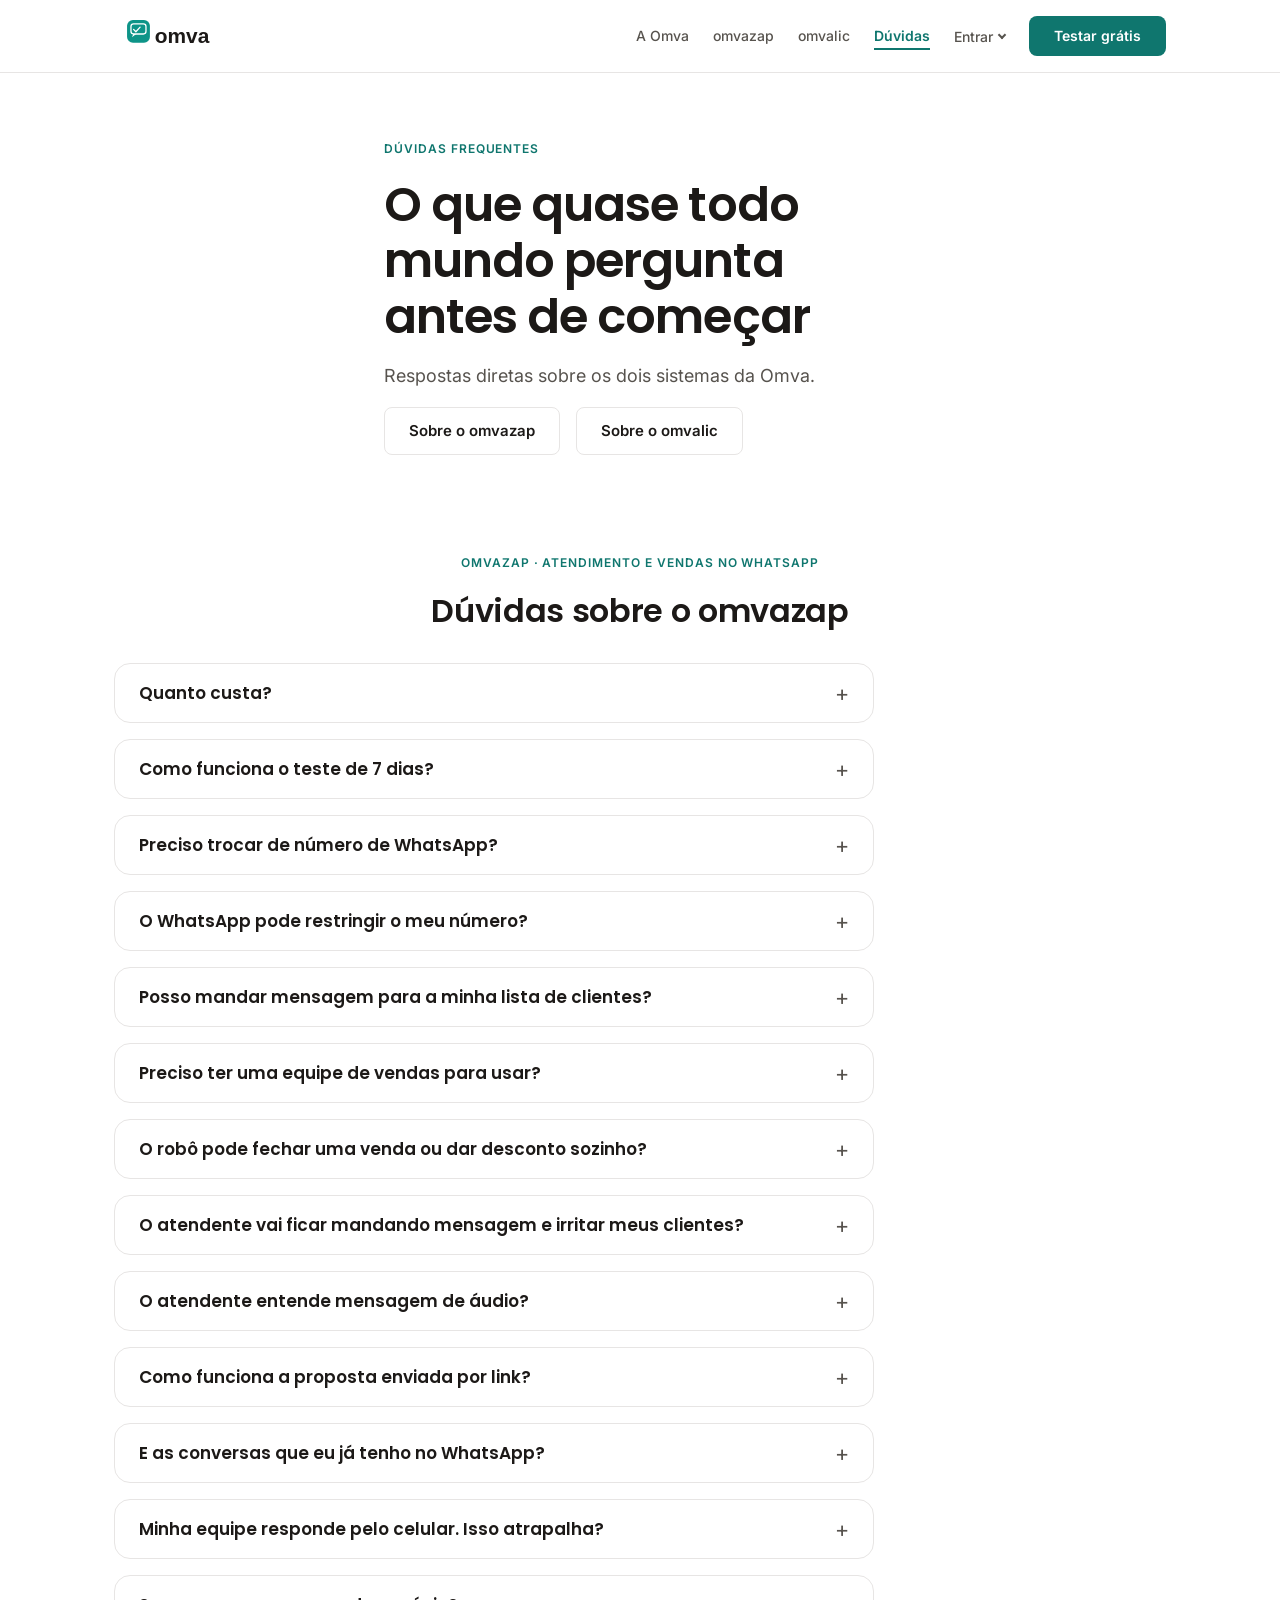
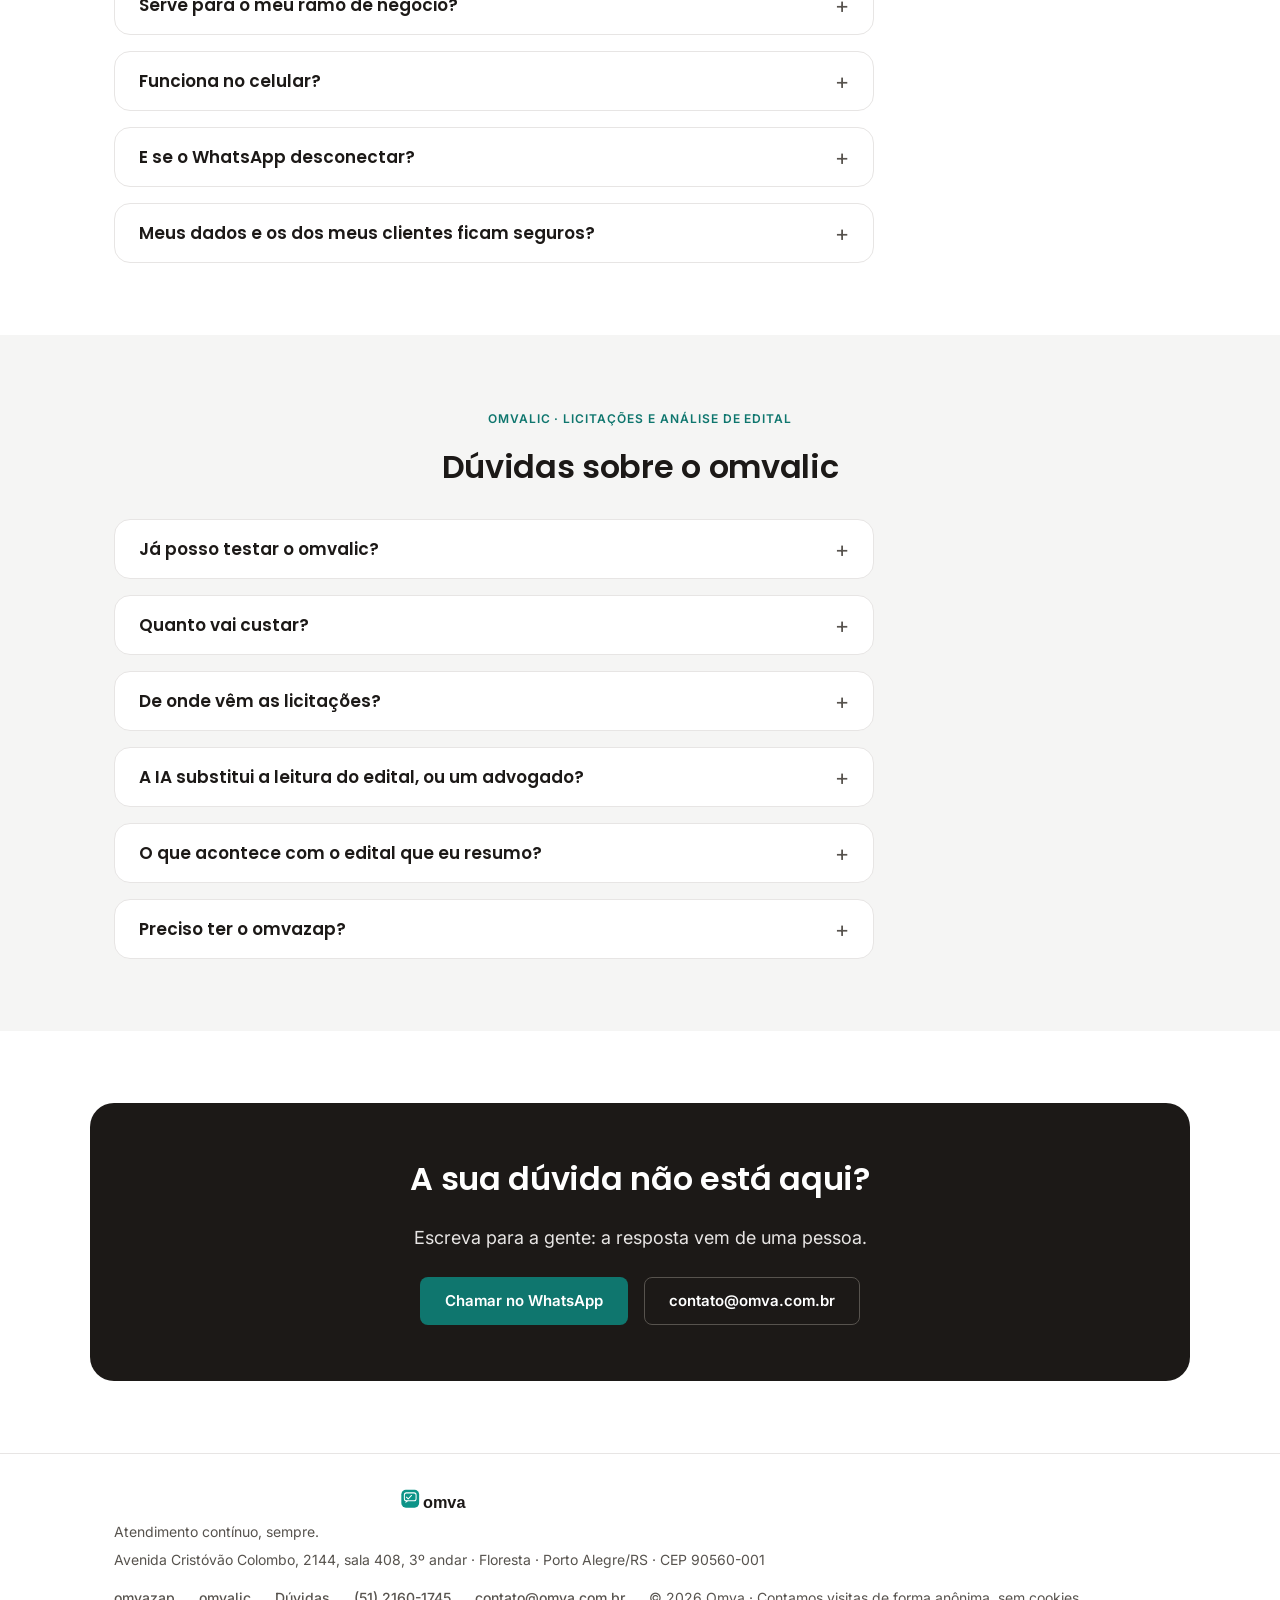
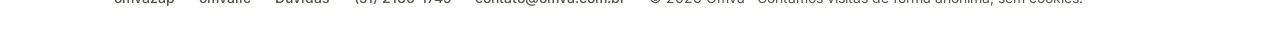
==== duvidas/index.html @ d1b8a59a "Endereço da Omva (Porto Alegre/RS) no rodapé e nos dados estruturados da página institucional Co-Aut" ====
<!DOCTYPE html>
<html lang="pt-BR">
<head>
  <meta charset="UTF-8">
  <meta name="viewport" content="width=device-width, initial-scale=1">
  <title>Dúvidas frequentes — omvazap e omvalic — Omva</title>
  <meta name="description" content="Preço, teste grátis, bloqueio do WhatsApp, segurança dos dados, origem das licitações e limites da IA: as respostas sobre o omvazap e o omvalic.">

  <meta property="og:type" content="website">
  <meta property="og:locale" content="pt_BR">
  <meta property="og:site_name" content="Omva">
  <meta property="og:url" content="https://omva.com.br/duvidas/">
  <meta property="og:title" content="Dúvidas frequentes — Omva">
  <meta property="og:description" content="Respostas sobre o omvazap e o omvalic: preço, teste, segurança e como funciona.">
  <meta property="og:image" content="https://omva.com.br/assets/img/og-omva.png">
  <meta property="og:image:width" content="1200">
  <meta property="og:image:height" content="630">
  <meta name="twitter:image" content="https://omva.com.br/assets/img/og-omva.png">
  <meta name="twitter:card" content="summary">

  <link rel="canonical" href="https://omva.com.br/duvidas/">
  <link rel="icon" href="../favicon.svg" type="image/svg+xml">
  <link rel="preconnect" href="https://fonts.googleapis.com">
  <link rel="preconnect" href="https://fonts.gstatic.com" crossorigin>
  <link href="https://fonts.googleapis.com/css2?family=Inter:wght@400;500;600&family=Poppins:wght@600&display=swap" rel="stylesheet">
  <link rel="stylesheet" href="../assets/css/omva.css?v=20261012a">
  <script>document.documentElement.classList.add('js')</script>

  <script type="application/ld+json">
{
  "@context": "https://schema.org",
  "@type": "FAQPage",
  "mainEntity": [
    {
      "@type": "Question",
      "name": "Quanto custa?",
      "acceptedAnswer": {
        "@type": "Answer",
        "text": "O Essencial custa R$ 97 por mês (até 3 usuários), o Profissional R$ 197 (até 10) e o Ilimitado R$ 397. Todos têm todos os recursos; o que muda é o número de pessoas. Você começa com 7 dias de teste completo e sem custo."
      }
    },
    {
      "@type": "Question",
      "name": "Como funciona o teste de 7 dias?",
      "acceptedAnswer": {
        "@type": "Answer",
        "text": "Você usa o sistema completo, com o seu número e os seus clientes, por 7 dias. Se gostar, escolhe o plano e paga pelo painel. Se não gostar, é só avisar — sem multa e sem fidelidade."
      }
    },
    {
      "@type": "Question",
      "name": "Preciso trocar de número de WhatsApp?",
      "acceptedAnswer": {
        "@type": "Answer",
        "text": "Não. O omvazap conecta no número que você já usa e já divulga para os seus clientes. Ninguém do outro lado percebe diferença."
      }
    },
    {
      "@type": "Question",
      "name": "O WhatsApp pode restringir o meu número?",
      "acceptedAnswer": {
        "@type": "Answer",
        "text": "O omvazap se conecta como o WhatsApp Web, e o WhatsApp restringe números que mandam mensagem em massa para quem não esperava. No dia a dia de atendimento — responder quem te chama — o risco é baixo. Para abordar uma lista, o sistema trabalha de forma assistida, com limite por dia, e explica os riscos antes. A decisão de enviar e o cuidado com o número continuam sendo da empresa."
      }
    },
    {
      "@type": "Question",
      "name": "Posso mandar mensagem para a minha lista de clientes?",
      "acceptedAnswer": {
        "@type": "Answer",
        "text": "Pode, com a lista que a sua empresa já tem. Você importa os contatos, escreve a mensagem e o sistema libera uma fila pequena por dia, com a mensagem pronta. Você envia pelo WhatsApp, um a um, e quem responde entra no funil com a origem da campanha. Quem pedir para sair nunca mais é abordado. Não recomendamos listas compradas."
      }
    },
    {
      "@type": "Question",
      "name": "Preciso ter uma equipe de vendas para usar?",
      "acceptedAnswer": {
        "@type": "Answer",
        "text": "Não. Se você atende sozinho, os leads caem direto na sua conta. Quando contratar o primeiro vendedor, é só cadastrar — o rodízio de leads entre a equipe já funciona sozinho."
      }
    },
    {
      "@type": "Question",
      "name": "O robô pode fechar uma venda ou dar desconto sozinho?",
      "acceptedAnswer": {
        "@type": "Answer",
        "text": "Não, de propósito. Preço, prazo e a decisão de marcar \"Fechado\" continuam sendo suas. O atendente qualifica e organiza; quem decide é você."
      }
    },
    {
      "@type": "Question",
      "name": "O atendente vai ficar mandando mensagem e irritar meus clientes?",
      "acceptedAnswer": {
        "@type": "Answer",
        "text": "Não. A retomada vem desligada e só funciona quando você liga. Ela sai só em horário comercial, com poucas tentativas espaçadas, e nunca para quem pediu para não receber mensagens. Quando é um vendedor que está cuidando do cliente, quem retoma é ele — o atendente automático não entra no meio de uma negociação."
      }
    },
    {
      "@type": "Question",
      "name": "O atendente entende mensagem de áudio?",
      "acceptedAnswer": {
        "@type": "Answer",
        "text": "Sim. Ele transcreve o áudio do cliente e responde ao que foi dito. Se não conseguir entender, avisa a sua equipe em vez de inventar uma resposta."
      }
    },
    {
      "@type": "Question",
      "name": "Como funciona a proposta enviada por link?",
      "acceptedAnswer": {
        "@type": "Answer",
        "text": "O vendedor monta a proposta a partir dos itens do negócio e envia o link pelo WhatsApp. O cliente abre a página, vê os itens, o valor e a validade, e aceita ou recusa ali mesmo. O painel mostra quando ele abriu e o que decidiu. O aceite não fecha a venda sozinho: fechar continua sendo uma decisão sua."
      }
    },
    {
      "@type": "Question",
      "name": "E as conversas que eu já tenho no WhatsApp?",
      "acceptedAnswer": {
        "@type": "Answer",
        "text": "Ao conectar o número, você pode trazer as conversas que já existem: cada uma vira um cliente no painel, com as mensagens nas datas originais. Se a sua equipe assina as mensagens, o cliente já vai para o vendedor que falou com ele por último — e você confirma antes. Quanto do histórico vem depende do celular; normalmente, as conversas mais recentes."
      }
    },
    {
      "@type": "Question",
      "name": "Minha equipe responde pelo celular. Isso atrapalha?",
      "acceptedAnswer": {
        "@type": "Answer",
        "text": "Não. O que for respondido pelo celular ou pelo WhatsApp Web da empresa também fica registrado no cliente, e o atendente automático sai daquela conversa para não responder por cima de quem assumiu."
      }
    },
    {
      "@type": "Question",
      "name": "Serve para o meu ramo de negócio?",
      "acceptedAnswer": {
        "@type": "Answer",
        "text": "Sim. Você descreve o que a empresa vende e o que o atendente deve perguntar — energia solar, imóveis, clínica, o que for. Não é um robô com script fixo de um único ramo."
      }
    },
    {
      "@type": "Question",
      "name": "Funciona no celular?",
      "acceptedAnswer": {
        "@type": "Answer",
        "text": "Sim. O painel funciona no navegador do celular, do tablet e do computador, sem instalar nada. O atendimento em si acontece no WhatsApp, que você já usa."
      }
    },
    {
      "@type": "Question",
      "name": "E se o WhatsApp desconectar?",
      "acceptedAnswer": {
        "@type": "Answer",
        "text": "O painel avisa na tela inicial que a conexão caiu, e você reconecta lendo o QR Code de novo. As conversas e o histórico continuam guardados."
      }
    },
    {
      "@type": "Question",
      "name": "Meus dados e os dos meus clientes ficam seguros?",
      "acceptedAnswer": {
        "@type": "Answer",
        "text": "Sim. Cada empresa fica isolada das demais, o acesso é por e-mail e senha individual, e o sistema faz cópia de segurança automática antes de qualquer atualização."
      }
    }
  ]
}
  </script>
</head>
<body>
  <!-- ====================== Cabeçalho ====================== -->
  <header class="topo">
    <div class="envoltorio linha centro entre topo__interno gap-3">
      <a href="/" aria-label="Omva, página inicial">
        <img class="topo__logo" src="../assets/img/omva-logotipo.svg" alt="Omva">
      </a>

      <nav class="linha topo__nav" aria-label="Principal">
        <div class="linha topo__abas">
          <a class="topo__link" href="/">A Omva</a>
          <a class="topo__link" href="/omvazap/">omvazap</a>
          <a class="topo__link" href="/omvalic/">omvalic</a>
          <a class="topo__link" aria-current="page" href="/duvidas/">Dúvidas</a>
        </div>
        <details class="menu menu--entrar" data-menu>
          <summary class="topo__link menu__titulo">Entrar</summary>
          <div class="menu__painel menu__painel--direita pilha">
            <p class="menu__rotulo">Já é cliente? Escolha o sistema</p>
            <a class="menu__item pilha" href="https://omvazap.omva.com.br">
              <strong>omvazap</strong>
              <span class="legenda">Atendimento e vendas no WhatsApp</span>
            </a>
            <a class="menu__item pilha" href="https://omvalic.omva.com.br">
              <strong>omvalic</strong>
              <span class="legenda">Licitações e análise de editais</span>
            </a>
          </div>
        </details>
        <a class="botao botao--principal botao--compacto" href="/#produtos">Testar grátis</a>
      </nav>
    </div>
  </header>

  <main>

    <section class="hero" style="padding-block:64px 24px">
      <div class="envoltorio pilha gap-3 hero__texto">
        <p class="olho">Dúvidas frequentes</p>
        <h1 class="titulo-hero">O que quase todo mundo pergunta antes de começar</h1>
        <p class="texto-grande suave">Respostas diretas sobre os dois sistemas da Omva.</p>
        <nav class="linha gap-3 quebra" aria-label="Ir para">
          <a class="botao botao--secundario" href="#omvazap">Sobre o omvazap</a>
          <a class="botao botao--secundario" href="#omvalic">Sobre o omvalic</a>
        </nav>
      </div>
    </section>

    <section class="secao" id="omvazap">
      <div class="envoltorio pilha gap-5">
        <div class="pilha gap-3 cabecalho-secao">
          <p class="olho">omvazap · atendimento e vendas no WhatsApp</p>
          <h2 class="titulo-secao">Dúvidas sobre o omvazap</h2>
        </div>

        <div class="pilha gap-3 faq" style="max-width:760px">

          <details class="faq__item">
              <summary class="faq__pergunta">Quanto custa?</summary>
              <p class="texto suave faq__resposta">
                O Essencial custa R$ 97 por mês (até 3 usuários), o Profissional R$ 197 (até 10) e o
                Ilimitado R$ 397. Todos têm todos os recursos; o que muda é o número de pessoas. Você
                começa com 7 dias de teste completo e sem custo.
              </p>
            </details>

          <details class="faq__item">
              <summary class="faq__pergunta">Como funciona o teste de 7 dias?</summary>
              <p class="texto suave faq__resposta">
                Você usa o sistema completo, com o seu número e os seus clientes, por 7 dias. Se
                gostar, escolhe o plano e paga pelo painel. Se não gostar, é só avisar — sem multa e
                sem fidelidade.
              </p>
            </details>

          <details class="faq__item">
              <summary class="faq__pergunta">Preciso trocar de número de WhatsApp?</summary>
              <p class="texto suave faq__resposta">
                Não. O omvazap conecta no número que você já usa e já divulga para os seus clientes.
                Ninguém do outro lado percebe diferença.
              </p>
            </details>

          <details class="faq__item">
              <summary class="faq__pergunta">O WhatsApp pode restringir o meu número?</summary>
              <p class="texto suave faq__resposta">
                O omvazap se conecta como o WhatsApp Web, e o WhatsApp restringe números que mandam
                mensagem em massa para quem não esperava. No dia a dia de atendimento — responder quem
                te chama — o risco é baixo. Para abordar uma lista, o sistema trabalha de forma
                assistida, com limite por dia, e explica os riscos antes. A decisão de enviar e o
                cuidado com o número continuam sendo da empresa.
              </p>
            </details>

          <details class="faq__item">
              <summary class="faq__pergunta">Posso mandar mensagem para a minha lista de clientes?</summary>
              <p class="texto suave faq__resposta">
                Pode, com a lista que a sua empresa já tem. Você importa os contatos, escreve a
                mensagem e o sistema libera uma fila pequena por dia, com a mensagem pronta. Você envia
                pelo WhatsApp, um a um, e quem responde entra no funil com a origem da campanha. Quem
                pedir para sair nunca mais é abordado. Não recomendamos listas compradas.
              </p>
            </details>

          <details class="faq__item">
              <summary class="faq__pergunta">Preciso ter uma equipe de vendas para usar?</summary>
              <p class="texto suave faq__resposta">
                Não. Se você atende sozinho, os leads caem direto na sua conta. Quando contratar o
                primeiro vendedor, é só cadastrar — o rodízio de leads entre a equipe já funciona sozinho.
              </p>
            </details>

          <details class="faq__item">
              <summary class="faq__pergunta">O robô pode fechar uma venda ou dar desconto sozinho?</summary>
              <p class="texto suave faq__resposta">
                Não, de propósito. Preço, prazo e a decisão de marcar "Fechado" continuam sendo suas.
                O atendente qualifica e organiza; quem decide é você.
              </p>
            </details>

          <details class="faq__item">
              <summary class="faq__pergunta">O atendente vai ficar mandando mensagem e irritar meus clientes?</summary>
              <p class="texto suave faq__resposta">
                Não. A retomada vem desligada e só funciona quando você liga. Ela sai só em horário
                comercial, com poucas tentativas espaçadas, e nunca para quem pediu para não receber
                mensagens. Quando é um vendedor que está cuidando do cliente, quem retoma é ele — o
                atendente automático não entra no meio de uma negociação.
              </p>
            </details>

          <details class="faq__item">
              <summary class="faq__pergunta">O atendente entende mensagem de áudio?</summary>
              <p class="texto suave faq__resposta">
                Sim. Ele transcreve o áudio do cliente e responde ao que foi dito. Se não conseguir
                entender, avisa a sua equipe em vez de inventar uma resposta.
              </p>
            </details>

          <details class="faq__item">
              <summary class="faq__pergunta">Como funciona a proposta enviada por link?</summary>
              <p class="texto suave faq__resposta">
                O vendedor monta a proposta a partir dos itens do negócio e envia o link pelo WhatsApp.
                O cliente abre a página, vê os itens, o valor e a validade, e aceita ou recusa ali
                mesmo. O painel mostra quando ele abriu e o que decidiu. O aceite não fecha a venda
                sozinho: fechar continua sendo uma decisão sua.
              </p>
            </details>

          <details class="faq__item">
              <summary class="faq__pergunta">E as conversas que eu já tenho no WhatsApp?</summary>
              <p class="texto suave faq__resposta">
                Ao conectar o número, você pode trazer as conversas que já existem: cada uma vira um
                cliente no painel, com as mensagens nas datas originais. Se a sua equipe assina as
                mensagens, o cliente já vai para o vendedor que falou com ele por último — e você
                confirma antes. Quanto do histórico vem depende do celular; normalmente, as
                conversas mais recentes.
              </p>
            </details>

          <details class="faq__item">
              <summary class="faq__pergunta">Minha equipe responde pelo celular. Isso atrapalha?</summary>
              <p class="texto suave faq__resposta">
                Não. O que for respondido pelo celular ou pelo WhatsApp Web da empresa também fica
                registrado no cliente, e o atendente automático sai daquela conversa para não responder
                por cima de quem assumiu.
              </p>
            </details>

          <details class="faq__item">
              <summary class="faq__pergunta">Serve para o meu ramo de negócio?</summary>
              <p class="texto suave faq__resposta">
                Sim. Você descreve o que a empresa vende e o que o atendente deve perguntar — energia
                solar, imóveis, clínica, o que for. Não é um robô com script fixo de um único ramo.
              </p>
            </details>

          <details class="faq__item">
              <summary class="faq__pergunta">Funciona no celular?</summary>
              <p class="texto suave faq__resposta">
                Sim. O painel funciona no navegador do celular, do tablet e do computador, sem
                instalar nada. O atendimento em si acontece no WhatsApp, que você já usa.
              </p>
            </details>

          <details class="faq__item">
              <summary class="faq__pergunta">E se o WhatsApp desconectar?</summary>
              <p class="texto suave faq__resposta">
                O painel avisa na tela inicial que a conexão caiu, e você reconecta lendo o QR Code de
                novo. As conversas e o histórico continuam guardados.
              </p>
            </details>

          <details class="faq__item">
              <summary class="faq__pergunta">Meus dados e os dos meus clientes ficam seguros?</summary>
              <p class="texto suave faq__resposta">
                Sim. Cada empresa fica isolada das demais, o acesso é por e-mail e senha individual,
                e o sistema faz cópia de segurança automática antes de qualquer atualização.
              </p>
            </details>

        </div>
      </div>
    </section>

    <section class="secao secao--alt" id="omvalic">
      <div class="envoltorio pilha gap-5">
        <div class="pilha gap-3 cabecalho-secao">
          <p class="olho">omvalic · licitações e análise de edital</p>
          <h2 class="titulo-secao">Dúvidas sobre o omvalic</h2>
        </div>

        <div class="pilha gap-3 faq" style="max-width:760px">

          <details class="faq__item">
              <summary class="faq__pergunta">Já posso testar o omvalic?</summary>
              <p class="texto suave faq__resposta">
                Pode. O cadastro está aberto e o teste dura 7 dias, sem cartão de crédito. Você informa os dados
                da empresa, confirma o e-mail e já entra para buscar licitações e analisar editais.
              </p>
            </details>

          <details class="faq__item">
              <summary class="faq__pergunta">Quanto vai custar?</summary>
              <p class="texto suave faq__resposta">
                O teste de 7 dias é grátis e não pede cartão de crédito. Depois, os planos são R$ 127, R$ 227 e R$ 427 por mês (ou 10 meses
                por ano, pagando o anual), conforme o número de pessoas e de análises de edital por mês. Todas as funções vêm em todos os planos.
              </p>
            </details>

          <details class="faq__item">
              <summary class="faq__pergunta">De onde vêm as licitações?</summary>
              <p class="texto suave faq__resposta">
                Do PNCP, o Portal Nacional de Contratações Públicas, onde a Nova Lei de Licitações (14.133)
                manda publicar. Licitações divulgadas só em outros portais podem não aparecer por enquanto.
              </p>
            </details>

          <details class="faq__item">
              <summary class="faq__pergunta">A IA substitui a leitura do edital, ou um advogado?</summary>
              <p class="texto suave faq__resposta">
                Não. O resumo é um apoio à leitura e pode errar ou deixar passar uma cláusula. Por isso ele
                cita o item do edital, para você conferir no original antes de decidir. Ele não é parecer jurídico.
              </p>
            </details>

          <details class="faq__item">
              <summary class="faq__pergunta">O que acontece com o edital que eu resumo?</summary>
              <p class="texto suave faq__resposta">
                Editais são documentos públicos. Para resumir, o conteúdo do edital é enviado a um serviço
                de inteligência artificial (a Anthropic), que devolve o texto do resumo.
              </p>
            </details>

          <details class="faq__item">
              <summary class="faq__pergunta">Preciso ter o omvazap?</summary>
              <p class="texto suave faq__resposta">
                Não. O omvalic é um produto separado do omvazap, e um não depende do outro.
              </p>
            </details>

        </div>
      </div>
    </section>

    <section class="secao">
      <div class="envoltorio chamada pilha">
        <h2 class="titulo-secao">A sua dúvida não está aqui?</h2>
        <p class="texto-grande suave" style="max-width:520px">Escreva para a gente: a resposta vem de uma pessoa.</p>
        <div class="linha gap-3 quebra" style="justify-content:center">
          <a class="botao botao--principal" href="https://wa.me/555121601745" rel="noopener">Chamar no WhatsApp</a>
          <a class="botao botao--secundario" href="mailto:contato@omva.com.br">contato@omva.com.br</a>
        </div>
      </div>
    </section>

  </main>

  <!-- ====================== Rodapé ====================== -->
  <footer class="rodape">
    <div class="envoltorio linha centro entre quebra gap-3 empilha">
      <div class="pilha gap-2">
        <img class="rodape__logo" src="../assets/img/omva-logotipo.svg" alt="Omva">
        <p class="texto-apoio">Atendimento contínuo, sempre.</p>
        <p class="texto-apoio">Avenida Cristóvão Colombo, 2144, sala 408, 3º andar · Floresta · Porto Alegre/RS · CEP 90560-001</p>
      </div>

      <div class="linha gap-4 quebra centro">
        <a class="topo__link" href="/omvazap/">omvazap</a>
        <a class="topo__link" href="/omvalic/">omvalic</a>
        <a class="topo__link" href="/duvidas/">Dúvidas</a>
        <a class="topo__link" href="https://wa.me/555121601745" rel="noopener">(51) 2160-1745</a>
        <a class="topo__link" href="mailto:contato@omva.com.br">contato@omva.com.br</a>
        <span class="texto-apoio">© 2026 Omva · Contamos visitas de forma anônima, sem cookies.</span>
      </div>
    </div>
  </footer>

  <!-- Menus (Entrar): fecham ao clicar fora, em um link ou com Esc. -->
  <script>
    (function () {
      var menus = Array.prototype.slice.call(document.querySelectorAll('[data-menu]'));
      if (!menus.length) return;
      document.addEventListener('click', function (e) {
        menus.forEach(function (m) { if (!m.contains(e.target)) m.open = false; });
      });
      menus.forEach(function (m) {
        m.addEventListener('click', function (e) { if (e.target.closest('a')) m.open = false; });
        m.addEventListener('toggle', function () {
          if (m.open) menus.forEach(function (outro) { if (outro !== m) outro.open = false; });
        });
      });
      document.addEventListener('keydown', function (e) {
        if (e.key === 'Escape') menus.forEach(function (m) { m.open = false; });
      });
    })();
  </script>

  <script src="../assets/js/omva.js" defer></script>
</body>
</html>
---- assets/css/omva.css ----
/*
  omva — site institucional
  Os tokens abaixo vêm do design system da marca (artefato "Omva"), copiados
  com os mesmos nomes. Nenhuma cor literal fora do :root.
*/

:root {
  /* --- Marca --- */
  --brand: #0d9488;
  --brand-hover: #0f766e;
  --brand-tint: #ccfbf1;

  /* --- Neutras --- */
  --ink: #1c1917;
  --ink-muted: #57534e;
  --surface: #ffffff;
  --surface-alt: #f5f5f4;
  --border: #e7e5e4;

  /* --- Semânticas (mesmos significados do produto) --- */
  --success: #15803d;
  --warning: #b45309;
  --error: #b91c1c;
  --info: #1d4ed8;

  /* --- Tipografia --- */
  --display: 'Poppins', sans-serif;
  --sans: 'Inter', system-ui, sans-serif;

  /* --- Espaçamento --- */
  --space-1: 4px;
  --space-2: 8px;
  --space-3: 16px;
  --space-4: 24px;
  --space-5: 32px;

  /* --- Raio --- */
  --radius-sm: 8px;
  --radius-md: 16px;
  --radius-lg: 24px;
  --radius-full: 9999px;

  --largura: 1100px;
}

*, *::before, *::after { box-sizing: border-box; }

body {
  margin: 0;
  font-family: var(--sans);
  font-size: 16px;
  line-height: 24px;
  color: var(--ink);
  background-color: var(--surface);
  -webkit-font-smoothing: antialiased;
}

h1, h2, h3, p, ul, figure { margin: 0; }
ul { padding: 0; list-style: none; }
a { color: inherit; text-decoration: none; }
img, svg { max-width: 100%; }

/* Acessibilidade: o foco pelo teclado precisa ser visível. */
a:focus-visible, button:focus-visible {
  outline: 3px solid var(--brand-hover);
  outline-offset: 3px;
  border-radius: var(--radius-sm);
}

/* ==========================================================================
   Estrutura
   ========================================================================== */

.envoltorio {
  width: 100%;
  max-width: var(--largura);
  margin: 0 auto;
  padding-left: var(--space-4);
  padding-right: var(--space-4);
}

.secao { padding-block: 72px; }
.secao--alt { background-color: var(--surface-alt); }

.pilha { display: flex; flex-direction: column; }
.linha { display: flex; flex-direction: row; }
.centro { align-items: center; }
.entre { justify-content: space-between; }
.quebra { flex-wrap: wrap; }
.gap-2 { gap: var(--space-2); }
.gap-3 { gap: var(--space-3); }
.gap-4 { gap: var(--space-4); }
.gap-5 { gap: var(--space-5); }

/* ==========================================================================
   Tipografia
   ========================================================================== */

.titulo-hero {
  font-family: var(--display);
  font-weight: 600;
  font-size: 48px;
  line-height: 56px;
  letter-spacing: -0.02em;
}

.titulo-secao {
  font-family: var(--display);
  font-weight: 600;
  font-size: 32px;
  line-height: 40px;
  letter-spacing: -0.01em;
}

.titulo-card {
  font-family: var(--display);
  font-weight: 600;
  font-size: 20px;
  line-height: 28px;
}

.texto { font-size: 16px; line-height: 26px; }
.texto-grande { font-size: 18px; line-height: 30px; }
.texto-apoio { font-size: 14px; line-height: 20px; color: var(--ink-muted); }
.legenda {
  font-size: 12px;
  line-height: 16px;
  font-weight: 500;
  color: var(--ink-muted);
}

.suave { color: var(--ink-muted); }

/* A cor da marca tem 3,74:1 sobre branco — só pode em texto grande (24px+).
   Para texto pequeno em destaque, usamos o tom escuro (5,47:1). */
.destaque { color: var(--brand-hover); font-weight: 600; }

.olho {
  font-family: var(--sans);
  font-size: 12px;
  font-weight: 600;
  letter-spacing: 0.08em;
  text-transform: uppercase;
  color: var(--brand-hover);
}

/* ==========================================================================
   Cabeçalho
   ========================================================================== */

.topo {
  position: sticky;
  top: 0;
  z-index: 10;
  background-color: var(--surface);
  border-bottom: 1px solid var(--border);
}

.topo__interno { min-height: 72px; }
.topo__logo { height: 36px; width: auto; }

.topo__nav { gap: var(--space-4); align-items: center; }
.topo__link { font-size: 14px; font-weight: 500; color: var(--ink-muted); }
.topo__link:hover { color: var(--ink); }

/* ==========================================================================
   Botões
   ========================================================================== */

.botao {
  display: inline-flex;
  align-items: center;
  justify-content: center;
  gap: var(--space-2);
  min-height: 48px;
  padding: 0 var(--space-4);
  border: 1px solid transparent;
  border-radius: var(--radius-sm);
  font-family: var(--sans);
  font-size: 15px;
  font-weight: 600;
  cursor: pointer;
  transition: background-color .18s ease, border-color .18s ease;
}

/* Fundo no tom escuro da marca: branco sobre ele dá 5,47:1 e passa em AA. */
.botao--principal { background-color: var(--brand-hover); color: var(--surface); }
.botao--principal:hover { background-color: var(--ink); }

.botao--secundario {
  background-color: var(--surface);
  border-color: var(--border);
  color: var(--ink);
}
.botao--secundario:hover { border-color: var(--ink-muted); }

.botao--compacto { min-height: 40px; font-size: 14px; }

/* ==========================================================================
   Hero
   ========================================================================== */

.hero { padding-block: 88px 72px; }
.hero__texto { max-width: 560px; }
.hero__conteudo { gap: 56px; align-items: center; }

/* ==========================================================================
   Kanban ilustrativo (mostra o produto de verdade, não um desenho genérico)
   ========================================================================== */

.quadro {
  background-color: var(--surface-alt);
  border: 1px solid var(--border);
  border-radius: var(--radius-lg);
  padding: var(--space-3);
  gap: var(--space-2);
  flex: 1 1 380px;
  min-width: 0;
  overflow-x: auto;
}

.coluna {
  flex: 1 0 128px;
  gap: var(--space-2);
  min-width: 0;
}

.coluna__titulo { gap: var(--space-2); align-items: center; padding-inline: var(--space-1); }

.ponto {
  width: 8px;
  height: 8px;
  border-radius: var(--radius-full);
  flex: none;
}
.ponto--novo { background-color: var(--info); }
.ponto--negociacao { background-color: var(--warning); }
.ponto--proposta { background-color: var(--brand); }
.ponto--fechado { background-color: var(--success); }

.cartao {
  background-color: var(--surface);
  border: 1px solid var(--border);
  border-radius: var(--radius-sm);
  padding: var(--space-2);
  gap: var(--space-1);
}

.cartao__nome { font-size: 13px; font-weight: 600; line-height: 18px; }

.barra {
  height: 3px;
  background-color: var(--border);
  border-radius: var(--radius-full);
  overflow: hidden;
}
.barra__cheio { height: 100%; background-color: var(--brand); border-radius: var(--radius-full); }

/* ==========================================================================
   Cards de conteúdo
   ========================================================================== */

.cards { gap: var(--space-4); }

.card {
  flex: 1 1 300px;
  min-width: 0;
  background-color: var(--surface);
  border: 1px solid var(--border);
  border-radius: var(--radius-md);
  padding: var(--space-4);
  gap: var(--space-2);
}

.card--limpo { background-color: transparent; border: none; padding: 0; }

.selo-icone {
  width: 44px;
  height: 44px;
  border-radius: var(--radius-sm);
  background-color: var(--brand-tint);
  color: var(--brand-hover);
  display: inline-flex;
  align-items: center;
  justify-content: center;
  flex: none;
}

.numero {
  font-family: var(--display);
  font-weight: 600;
  font-size: 24px;
  line-height: 32px;
  color: var(--brand);
}

/* ==========================================================================
   Planos
   ========================================================================== */

.plano { position: relative; justify-content: space-between; }

.plano__lista { flex: 1; }

.plano__check {
  color: var(--brand-hover);
  font-weight: 600;
  flex: none;
}

/* O plano recomendado precisa se destacar sem gritar mais que o botão principal. */
.plano--recomendado { border-color: var(--brand); border-width: 2px; }

.plano__selo {
  position: absolute;
  top: -13px;
  left: var(--space-4);
  background-color: var(--brand-hover);
  color: var(--surface);
  font-size: 12px;
  font-weight: 600;
  padding: 2px 12px;
  border-radius: var(--radius-full);
}

/* ==========================================================================
   Dúvidas frequentes
   ========================================================================== */

/*
  <details>/<summary> nativo: acordeão sem uma linha de JavaScript, e que
  funciona com leitor de tela e busca do navegador (Ctrl+F) por padrão.
*/
.faq__item {
  background-color: var(--surface);
  border: 1px solid var(--border);
  border-radius: var(--radius-md);
  padding: var(--space-3) var(--space-4);
}

.faq__pergunta {
  font-family: var(--display);
  font-weight: 600;
  font-size: 17px;
  line-height: 26px;
  cursor: pointer;
  list-style: none;
  display: flex;
  align-items: center;
  justify-content: space-between;
  gap: var(--space-3);
}

/* O marcador nativo (triângulo do Chrome, losango do Safari) muda de navegador
   para navegador — desenhamos o nosso, sempre igual, e escondemos o padrão. */
.faq__pergunta::-webkit-details-marker { display: none; }
.faq__pergunta::marker { content: ''; }

.faq__pergunta::after {
  content: '+';
  font-family: var(--sans);
  font-weight: 400;
  font-size: 22px;
  color: var(--ink-muted);
  flex: none;
  transition: transform .18s ease;
}

.faq__item[open] .faq__pergunta::after { content: '−'; }

.faq__resposta { padding-top: var(--space-2); }

/* ==========================================================================
   Botão flutuante do WhatsApp
   ========================================================================== */

/*
  O mesmo caminho de conversão do resto da página, só que sempre à mão
  enquanto a pessoa rola. Cor oficial do WhatsApp aqui é proposital: é o selo
  que a pessoa já reconhece de outros sites, e não é a cor da marca Omva —
  então não entra em :root.
*/
.whats-flutuante {
  position: fixed;
  right: var(--space-4);
  bottom: var(--space-4);
  z-index: 20;
  width: 56px;
  height: 56px;
  border-radius: var(--radius-full);
  background-color: #25d366;
  color: #ffffff;
  display: flex;
  align-items: center;
  justify-content: center;
  box-shadow: 0 6px 20px rgba(0, 0, 0, .2);
  transition: transform .15s ease;
}
.whats-flutuante:hover { transform: scale(1.06); }

/* ==========================================================================
   Chamada final
   ========================================================================== */

.chamada {
  background-color: var(--ink);
  color: var(--surface);
  border-radius: var(--radius-lg);
  padding: 56px var(--space-5);
  gap: var(--space-4);
  align-items: center;
  text-align: center;
}

.chamada .suave { color: var(--border); }
.chamada .botao--secundario {
  background-color: transparent;
  border-color: var(--ink-muted);
  color: var(--surface);
}
.chamada .botao--secundario:hover { border-color: var(--surface); }

/* ==========================================================================
   Rodapé
   ========================================================================== */

.rodape {
  border-top: 1px solid var(--border);
  padding-block: var(--space-5);
}
.rodape__logo { height: 28px; width: auto; }

/* ==========================================================================
   Telas pequenas
   ========================================================================== */

@media (max-width: 820px) {
  .secao { padding-block: 56px; }
  .hero { padding-block: 56px 48px; }
  .titulo-hero { font-size: 36px; line-height: 44px; }
  .titulo-secao { font-size: 26px; line-height: 34px; }
  /*
    `flex-wrap: wrap` precisa sair junto com a virada para coluna. Num container
    de coluna com wrap, cada linha é dimensionada pelo conteúdo, e o
    `align-items: stretch` estica o filho até a LINHA (a largura do texto), não
    até a tela — o bloco fica maior que o celular e a página rola de lado.
  */
  .empilha {
    flex-direction: column;
    flex-wrap: nowrap;
    align-items: stretch;
  }

  /* Larguras pensadas para o desktop não podem sobreviver ao empilhamento. */
  .hero__texto,
  .quadro { max-width: 100%; }
  .topo__nav { gap: var(--space-3); }
  .esconde-mobile { display: none; }
  .chamada { padding: 40px var(--space-4); }
}

/* ==========================================================================
   Página de vagas (vem do Instagram)
   ========================================================================== */

/*
  Cores do balão de conversa do WhatsApp, só para o exemplo ilustrativo da
  página. Não são da marca Omva — são as que a pessoa reconhece de cara como
  "conversa de WhatsApp".
*/
:root {
  --zap-fundo: #efeae2;
  --zap-saida: #d9fdd3;
}

/* Faixa fina no alto da página inicial, levando para a página de vagas. */
.aviso-topo {
  display: block;
  padding: var(--space-2) var(--space-3);
  background-color: var(--ink);
  color: var(--surface);
  text-align: center;
  font-size: 14px;
  line-height: 20px;
  font-weight: 500;
}
.aviso-topo strong { color: var(--brand-tint); font-weight: 600; }
.aviso-topo span { text-decoration: underline; text-underline-offset: 3px; }
.aviso-topo:hover span { color: var(--brand-tint); }

/* Hero da página de vagas: o título pesa mais e o botão é maior. */
.hero--vagas { padding-block: 64px 56px; }
.selo-oferta {
  align-self: flex-start;
  display: inline-flex;
  align-items: center;
  gap: var(--space-2);
  padding: 6px 14px;
  border-radius: var(--radius-full);
  background-color: var(--brand-tint);
  color: var(--brand-hover);
  font-size: 13px;
  line-height: 20px;
  font-weight: 600;
}
.botao--grande { min-height: 56px; padding: 0 var(--space-5); font-size: 17px; }

/* Três números que cabem numa olhada. */
.fatos { gap: var(--space-4); }
.fato { flex: 1 1 140px; min-width: 0; gap: 2px; }
.fato__valor {
  font-family: var(--display);
  font-weight: 600;
  font-size: 32px;
  line-height: 40px;
  color: var(--brand-hover);
}

/* Exemplo de conversa, no jeito do WhatsApp. */
.zap {
  flex: 1 1 340px;
  min-width: 0;
  max-width: 420px;
  border: 1px solid var(--border);
  border-radius: var(--radius-lg);
  overflow: hidden;
  background-color: var(--zap-fundo);
  box-shadow: 0 12px 32px rgba(28, 25, 23, .12);
}
.zap__topo {
  gap: var(--space-3);
  align-items: center;
  padding: var(--space-3);
  background-color: var(--surface);
  border-bottom: 1px solid var(--border);
}
.zap__avatar {
  width: 40px;
  height: 40px;
  border-radius: var(--radius-full);
  background-color: var(--brand-tint);
  color: var(--brand-hover);
  display: inline-flex;
  align-items: center;
  justify-content: center;
  font-weight: 600;
  flex: none;
}
.zap__corpo { padding: var(--space-3); gap: var(--space-2); }
.zap__bolha {
  max-width: 85%;
  padding: 8px 12px;
  border-radius: var(--radius-sm);
  background-color: var(--surface);
  font-size: 15px;
  line-height: 22px;
  box-shadow: 0 1px 1px rgba(28, 25, 23, .12);
}
.zap__bolha--saida { align-self: flex-end; background-color: var(--zap-saida); }
.zap__bolha--entrada { align-self: flex-start; }
.zap__hora { display: block; text-align: right; font-size: 11px; line-height: 14px; color: var(--ink-muted); }
.zap__dia {
  align-self: center;
  padding: 2px 12px;
  border-radius: var(--radius-sm);
  background-color: var(--surface);
  font-size: 12px;
  line-height: 18px;
  color: var(--ink-muted);
}

/* "Sem" e "com": o contraste que a página inteira defende. */
.contraste { gap: var(--space-4); }
.contraste__lado {
  flex: 1 1 320px;
  min-width: 0;
  gap: var(--space-3);
  padding: var(--space-4);
  border: 1px solid var(--border);
  border-radius: var(--radius-md);
  background-color: var(--surface);
}
.contraste__lado--com { border-color: var(--brand); border-width: 2px; }
.contraste__marca { flex: none; font-weight: 600; }
.contraste__marca--nao { color: var(--error); }
.contraste__marca--sim { color: var(--brand-hover); }

/* Barra de conversão fixa no celular: o botão nunca sai da tela. */
.cta-fixo {
  position: fixed;
  left: 0;
  right: 0;
  bottom: 0;
  z-index: 20;
  padding: var(--space-3);
  background-color: var(--surface);
  border-top: 1px solid var(--border);
  box-shadow: 0 -6px 20px rgba(28, 25, 23, .08);
}
.cta-fixo .botao { width: 100%; }

@media (min-width: 821px) {
  .cta-fixo { display: none; }
}

@media (max-width: 820px) {
  .hero--vagas { padding-block: 40px 40px; }
  .hero--vagas .titulo-hero { font-size: 34px; line-height: 42px; }
  .zap { max-width: 100%; }
  .botao--grande { width: 100%; padding: 0 var(--space-4); }
  /* Espaço para a barra fixa não cobrir o rodapé. */
  .com-cta-fixo { padding-bottom: 88px; }
}

/* ==========================================================================
   Atualização: confiança, telas do painel, comparativo, passos e preços
   ========================================================================== */

/* Faixa de garantias logo abaixo dos botões do hero: tira o medo de começar. */
.confianca { gap: var(--space-2) var(--space-4); }
.confianca__item {
  display: inline-flex;
  align-items: center;
  gap: var(--space-2);
  font-size: 14px;
  line-height: 20px;
  font-weight: 500;
  color: var(--ink-muted);
}
.confianca__item::before {
  content: '✓';
  color: var(--brand-hover);
  font-weight: 600;
}

/* --- Telas do painel (ilustrações em HTML, com os mesmos nomes e fases do produto) --- */
.tela {
  flex: 1 1 320px;
  min-width: 0;
  background-color: var(--surface);
  border: 1px solid var(--border);
  border-radius: var(--radius-md);
  overflow: hidden;
  box-shadow: 0 8px 24px rgba(28, 25, 23, .06);
}
.tela__barra {
  gap: 6px;
  align-items: center;
  padding: 10px var(--space-3);
  background-color: var(--surface-alt);
  border-bottom: 1px solid var(--border);
}
.tela__ponto { width: 9px; height: 9px; border-radius: var(--radius-full); background-color: var(--border); flex: none; }
.tela__titulo { margin-left: var(--space-2); font-size: 12px; line-height: 16px; font-weight: 600; color: var(--ink-muted); }
.tela__corpo { padding: var(--space-3); gap: var(--space-3); }
.tela__legenda { padding: var(--space-3); border-top: 1px solid var(--border); gap: var(--space-1); }

.mini-fichas { gap: var(--space-2); flex-wrap: wrap; }
.mini-ficha {
  display: inline-flex;
  align-items: center;
  gap: 6px;
  padding: 4px 10px;
  border-radius: var(--radius-full);
  font-size: 12px;
  line-height: 16px;
  font-weight: 600;
  background-color: var(--surface-alt);
  border: 1px solid var(--border);
}
.mini-ficha b {
  min-width: 18px;
  height: 18px;
  padding: 0 5px;
  border-radius: var(--radius-full);
  background-color: var(--warning);
  color: var(--surface);
  display: inline-flex;
  align-items: center;
  justify-content: center;
  font-size: 11px;
}
.mini-ficha--perigo b { background-color: var(--error); }
.mini-ficha--ok b { background-color: var(--success); }

.mini-numeros { gap: var(--space-2); }
.mini-numero {
  flex: 1 1 0;
  min-width: 0;
  border: 1px solid var(--border);
  border-radius: var(--radius-sm);
  padding: var(--space-2);
  gap: 2px;
}
.mini-numero strong { font-family: var(--display); font-size: 18px; line-height: 24px; }

.mini-linha { gap: var(--space-2); align-items: center; font-size: 12px; line-height: 16px; }
.mini-linha span:first-child { flex: 0 0 82px; color: var(--ink-muted); }
.mini-trilho { flex: 1; height: 8px; background-color: var(--surface-alt); border-radius: var(--radius-full); overflow: hidden; }
.mini-trilho i { display: block; height: 100%; border-radius: var(--radius-full); background-color: var(--brand); }

/* Calendário em miniatura */
.mini-calendario { border: 1px solid var(--border); border-radius: var(--radius-sm); overflow: hidden; }
.mini-semana { border-bottom: 1px solid var(--border); }
.mini-semana:last-child { border-bottom: 0; }
.mini-dia {
  flex: 1 1 0;
  min-width: 0;
  min-height: 34px;
  padding: 3px 4px;
  border-right: 1px solid var(--border);
  font-size: 11px;
  line-height: 14px;
  color: var(--ink-muted);
  gap: 2px;
}
.mini-dia:last-child { border-right: 0; }
.mini-dia--cab { min-height: 0; background-color: var(--surface-alt); text-align: center; font-weight: 600; }
.mini-dia--hoje { background-color: var(--brand-tint); color: var(--ink); font-weight: 600; }
.mini-evento { display: block; height: 5px; border-radius: var(--radius-full); background-color: var(--brand); }
.mini-evento--alerta { background-color: var(--warning); }
.mini-evento--ok { background-color: var(--success); }
.mini-pessoas { gap: var(--space-2); flex-wrap: wrap; }
.mini-pessoa {
  padding: 4px 10px;
  border-radius: var(--radius-sm);
  border: 1px solid var(--border);
  font-size: 12px;
  line-height: 16px;
  font-weight: 600;
}
.mini-pessoa--marcada { border-color: var(--brand); background-color: var(--brand-tint); }

/* Proposta pelo link */
.mini-proposta { border: 1px solid var(--border); border-radius: var(--radius-sm); padding: var(--space-3); gap: var(--space-2); }
.mini-proposta__linha { justify-content: space-between; gap: var(--space-3); font-size: 13px; line-height: 18px; }
.mini-proposta__total {
  border-top: 1px dashed var(--border);
  padding-top: var(--space-2);
  justify-content: space-between;
  font-weight: 600;
}
.mini-botoes { gap: var(--space-2); }
.mini-botao {
  flex: 1;
  text-align: center;
  padding: 7px 10px;
  border-radius: var(--radius-sm);
  font-size: 13px;
  line-height: 18px;
  font-weight: 600;
  border: 1px solid var(--border);
}
.mini-botao--principal { background-color: var(--brand-hover); border-color: var(--brand-hover); color: var(--surface); }
.mini-aviso {
  gap: var(--space-2);
  padding: 6px 10px;
  border-radius: var(--radius-sm);
  background-color: var(--surface-alt);
  font-size: 12px;
  line-height: 16px;
  color: var(--ink-muted);
  align-items: center;
}
.mini-aviso::before { content: ''; width: 8px; height: 8px; border-radius: var(--radius-full); background-color: var(--success); flex: none; }

/* --- Comparativo: sem e com o omvazap --- */
.comparativo { border: 1px solid var(--border); border-radius: var(--radius-md); overflow: hidden; background-color: var(--surface); }
.comparativo__linha { border-bottom: 1px solid var(--border); }
.comparativo__linha:last-child { border-bottom: 0; }
.comparativo__celula { flex: 1 1 0; min-width: 0; padding: var(--space-3) var(--space-4); }
.comparativo__celula--tema { flex: 0 0 26%; font-weight: 600; }
.comparativo__celula--sem { color: var(--ink-muted); }
.comparativo__celula--com { background-color: var(--brand-tint); }
.comparativo__cabecalho .comparativo__celula {
  background-color: var(--surface-alt);
  font-family: var(--display);
  font-weight: 600;
  font-size: 15px;
}
.comparativo__cabecalho .comparativo__celula--com { background-color: var(--brand-tint); color: var(--brand-hover); }
.comparativo__rotulo { display: none; font-size: 12px; font-weight: 600; letter-spacing: .06em; text-transform: uppercase; margin-bottom: 2px; }

/* --- Passos de começo (do teste à assinatura) --- */
.passos { gap: var(--space-4); }
.passo {
  flex: 1 1 220px;
  min-width: 0;
  gap: var(--space-2);
  padding-top: var(--space-3);
  border-top: 3px solid var(--brand);
}
.passo__quando { font-size: 12px; font-weight: 600; letter-spacing: .08em; text-transform: uppercase; color: var(--brand-hover); }

/* --- Preço --- */
.preco { align-items: baseline; gap: var(--space-1); }
.preco__valor { font-family: var(--display); font-weight: 600; font-size: 36px; line-height: 44px; letter-spacing: -0.02em; }
.preco__periodo { font-size: 14px; color: var(--ink-muted); }
.plano__nota { font-size: 13px; line-height: 18px; color: var(--ink-muted); }

.garantias { gap: var(--space-2) var(--space-4); justify-content: center; }

@media (max-width: 820px) {
  .comparativo__cabecalho { display: none; }
  .comparativo__linha { flex-direction: column; }
  .comparativo__celula--tema { flex: none; background-color: var(--surface-alt); }
  .comparativo__rotulo { display: block; }
  .mini-linha span:first-child { flex-basis: 70px; }
}

/* ==========================================================================
   Apresentação da Omva (empresa) e dos produtos
   ========================================================================== */

.produtos-lista { flex: 1 1 340px; min-width: 0; max-width: 460px; }

.produto-destaque {
  background-color: var(--surface);
  border: 2px solid var(--brand);
  border-radius: var(--radius-lg);
  padding: var(--space-4);
  box-shadow: 0 8px 24px rgba(28, 25, 23, .06);
}
.produto-destaque:hover { border-color: var(--brand-hover); }
.produto-destaque__selo {
  align-self: flex-start;
  background-color: var(--brand-tint);
  color: var(--brand-hover);
  font-size: 12px;
  font-weight: 600;
  padding: 2px 12px;
  border-radius: var(--radius-full);
}
.produto-destaque__nome { font-family: var(--display); font-weight: 600; font-size: 32px; line-height: 40px; letter-spacing: -0.01em; }
.produto-breve {
  border: 1px dashed var(--border);
  border-radius: var(--radius-md);
  padding: var(--space-3) var(--space-4);
}

/* ==========================================================================
   Carrossel de telas (rolagem horizontal com encaixe; setas e pontos via JS)
   ========================================================================== */

/*
  Sem JavaScript o carrossel continua funcionando: é só uma faixa que rola de lado
  (com o dedo, o mouse ou o teclado). As setas e os pontos são um extra.
*/
.carrossel { gap: var(--space-3); }

.carrossel__faixa {
  gap: var(--space-4);
  overflow-x: auto;
  scroll-snap-type: x mandatory;
  scroll-behavior: smooth;
  padding: var(--space-1) var(--space-1) var(--space-3);
  scrollbar-width: thin;
  -webkit-overflow-scrolling: touch;
}
.carrossel__faixa:focus-visible { outline: 3px solid var(--brand-hover); outline-offset: 2px; border-radius: var(--radius-md); }

.tela.carrossel__slide {
  flex: 0 0 min(400px, 86%);
  scroll-snap-align: start;
}

.carrossel__controles { display: none; align-items: center; justify-content: center; gap: var(--space-3); }
.js .carrossel__controles { display: flex; }

.carrossel__seta {
  width: 44px;
  height: 44px;
  border-radius: var(--radius-full);
  border: 1px solid var(--border);
  background-color: var(--surface);
  color: var(--ink);
  font-size: 20px;
  line-height: 1;
  cursor: pointer;
}
.carrossel__seta:hover { border-color: var(--ink-muted); }
.carrossel__seta:disabled { opacity: .4; cursor: default; }
.carrossel__seta:focus-visible { outline: 3px solid var(--brand-hover); outline-offset: 3px; }

.carrossel__pontos { gap: var(--space-2); align-items: center; }
.carrossel__ponto {
  width: 10px;
  height: 10px;
  padding: 0;
  border-radius: var(--radius-full);
  border: 0;
  background-color: var(--border);
  cursor: pointer;
}
.carrossel__ponto[aria-current="true"] { background-color: var(--brand-hover); width: 24px; }
.carrossel__ponto:focus-visible { outline: 3px solid var(--brand-hover); outline-offset: 3px; }

/* --- Telas novas do carrossel: monitor do WhatsApp e follow-up --- */
.mini-zap { border: 1px solid var(--border); border-radius: var(--radius-sm); overflow: hidden; min-height: 230px; }
.mini-zap__lista { flex: 0 0 34%; border-right: 1px solid var(--border); background-color: var(--surface-alt); }
.mini-zap__contato {
  padding: 8px 10px;
  font-size: 12px;
  line-height: 16px;
  font-weight: 600;
  border-bottom: 1px solid var(--border);
}
.mini-zap__contato--ativo { background-color: var(--brand-tint); }
.mini-zap__conversa { flex: 1; min-width: 0; padding: var(--space-2); gap: 6px; background-color: var(--zap-fundo); justify-content: center; }
.mini-balao {
  max-width: 88%;
  padding: 6px 10px;
  border-radius: var(--radius-sm);
  font-size: 12px;
  line-height: 16px;
  background-color: var(--surface);
}
.mini-balao--saida { align-self: flex-end; background-color: var(--zap-saida); }
.mini-zap__autor { align-self: flex-end; font-size: 11px; line-height: 14px; font-weight: 600; color: var(--brand-hover); }
.mini-zap__ticks { align-self: flex-end; font-size: 11px; line-height: 14px; color: var(--info); }

.mini-abas { gap: var(--space-1); border-bottom: 1px solid var(--border); }
.mini-aba { padding: 6px 10px; font-size: 12px; line-height: 16px; font-weight: 500; color: var(--ink-muted); border-bottom: 2px solid transparent; }
.mini-aba--ativa { color: var(--ink); font-weight: 600; border-bottom-color: var(--brand); }
.mini-item { border: 1px solid var(--border); border-radius: var(--radius-sm); padding: var(--space-2); gap: 2px; font-size: 13px; line-height: 18px; }
.mini-selo {
  flex: none;
  padding: 1px 8px;
  border-radius: var(--radius-full);
  font-size: 11px;
  line-height: 16px;
  font-weight: 600;
  background-color: var(--surface-alt);
  color: var(--ink-muted);
}
.mini-selo--ok { background-color: var(--brand-tint); color: var(--brand-hover); }
.mini-selo--alerta { background-color: var(--surface-alt); color: var(--warning); }

/* ==========================================================================
   Organização: cabeçalhos centralizados, cards em linhas parelhas e passos em quadros
   ========================================================================== */

/* Título e apresentação de cada seção: centralizados e com largura de leitura confortável. */
.cabecalho-secao {
  max-width: 720px;
  margin-inline: auto;
  text-align: center;
  align-items: center;
}

/* Três cards por linha em tela larga, sem sobras; a quebra é automática conforme a largura. */
.cards > .card { flex: 1 1 calc((100% - 2 * var(--space-4)) / 3); min-width: 260px; }
.cards--quatro > .card { flex-basis: calc((100% - var(--space-4)) / 2); }
.cards .card .titulo-card { overflow-wrap: anywhere; }

/* Hero da Omva: texto e cartão do produto bem distribuídos. */
.hero__conteudo { justify-content: space-between; }

/* Telas do carrossel um pouco maiores, para o conteúdo respirar. */
.tela.carrossel__slide { flex-basis: min(420px, 86%); }

/* --- Começar é simples: quatro quadros alinhados, cada um com o seu número --- */
ol.passos { padding: 0; margin: 0; list-style: none; align-items: stretch; }
.passo {
  flex: 1 1 calc((100% - 3 * var(--space-4)) / 4);
  min-width: 220px;
  background-color: var(--surface);
  border: 1px solid var(--border);
  border-top: 3px solid var(--brand);
  border-radius: var(--radius-md);
  padding: var(--space-4);
  gap: var(--space-2);
}
.passo__numero {
  width: 36px;
  height: 36px;
  border-radius: var(--radius-full);
  background-color: var(--brand-tint);
  color: var(--brand-hover);
  font-family: var(--display);
  font-weight: 600;
  display: inline-flex;
  align-items: center;
  justify-content: center;
}

/* Tablet: duas colunas. Celular: uma. A quebra é automática, sem depender de um tamanho exato. */
@media (max-width: 1000px) {
  .cards > .card,
  .passo { flex-basis: calc((100% - var(--space-4)) / 2); min-width: 0; }
}
@media (max-width: 620px) {
  .cards > .card,
  .cards--quatro > .card,
  .passo { flex-basis: 100%; }
}

/* Planos: três lado a lado em tela larga; em tablet e celular, um embaixo do outro, centralizados. */
@media (max-width: 1000px) {
  #planos .cards { justify-content: center; }
  #planos .cards > .card { flex: 0 1 520px; }
}

/* ==========================================================================
   Menu de produtos e pausa do carrossel
   ========================================================================== */

/* Produtos: abre ao clicar (nativo, <details>); a lista cresce conforme chegam novos produtos. */
.menu { position: relative; }
.menu__titulo {
  display: inline-flex;
  align-items: center;
  gap: 6px;
  cursor: pointer;
  list-style: none;
}
.menu__titulo::-webkit-details-marker { display: none; }
.menu__titulo::marker { content: ''; }
.menu__titulo::after {
  content: '';
  width: 6px;
  height: 6px;
  border-right: 2px solid currentColor;
  border-bottom: 2px solid currentColor;
  transform: translateY(-2px) rotate(45deg);
}
.menu[open] .menu__titulo { color: var(--ink); }
.menu__titulo:focus-visible { outline: 3px solid var(--brand-hover); outline-offset: 3px; border-radius: var(--radius-sm); }

.menu__painel {
  position: absolute;
  top: calc(100% + 12px);
  left: 50%;
  transform: translateX(-50%);
  min-width: 260px;
  padding: var(--space-2);
  gap: 2px;
  background-color: var(--surface);
  border: 1px solid var(--border);
  border-radius: var(--radius-md);
  box-shadow: 0 12px 32px rgba(28, 25, 23, .12);
  z-index: 30;
}
.menu__item {
  display: flex;
  border-radius: var(--radius-sm);
  color: var(--ink);
}
.menu__item { padding: 10px var(--space-3); gap: 2px; }
/* "Entrar" fica no canto direito do topo: o painel abre para a esquerda para não sair da tela no celular. */
.menu__painel--direita { left: auto; right: 0; transform: none; min-width: 280px; }
.menu__rotulo { padding: 6px var(--space-3) 4px; font-size: 12px; font-weight: 600; letter-spacing: .02em; color: var(--ink-muted); }
.menu__item strong { font-family: var(--display); font-weight: 600; font-size: 16px; line-height: 24px; }
.menu__item:hover { background-color: var(--surface-alt); color: var(--ink); }

/* Botão de pausa do carrossel (a troca automática precisa poder ser parada). */
.carrossel__pausa {
  min-height: 44px;
  padding: 0 var(--space-3);
  border-radius: var(--radius-full);
  border: 1px solid var(--border);
  background-color: var(--surface);
  color: var(--ink);
  font: inherit;
  font-size: 14px;
  font-weight: 500;
  cursor: pointer;
}
.carrossel__pausa:hover { border-color: var(--ink-muted); }
.carrossel__pausa:focus-visible { outline: 3px solid var(--brand-hover); outline-offset: 3px; }
.carrossel__pausa[hidden] { display: none; }

/* --- Telas do carrossel: assinatura (planos) e campanhas --- */
.mini-aviso--alerta::before { background-color: var(--warning); }
.mini-planos { gap: var(--space-2); }
.mini-plano {
  flex: 1 1 0;
  min-width: 0;
  position: relative;
  border: 1px solid var(--border);
  border-radius: var(--radius-sm);
  padding: var(--space-2);
  gap: 2px;
  font-size: 12px;
  line-height: 16px;
}
.mini-plano--recomendado { border: 2px solid var(--brand); padding-top: var(--space-3); }
.mini-plano__selo {
  position: absolute;
  top: -9px;
  left: 6px;
  padding: 0 8px;
  border-radius: var(--radius-full);
  background-color: var(--brand-hover);
  color: var(--surface);
  font-size: 10px;
  line-height: 16px;
  font-weight: 600;
}
.mini-plano__preco { font-family: var(--display); font-weight: 600; font-size: 18px; line-height: 24px; }
.mini-plano__preco small { font-family: var(--sans); font-weight: 400; font-size: 11px; color: var(--ink-muted); }
.mini-balao--cheio { max-width: 100%; align-self: stretch; }

/* ==========================================================================
   Segundo produto: omvalic (apresentação, estado das funções e exemplo)
   ========================================================================== */

/* Produto ainda não liberado: o mesmo cartão do produto no ar, sem o contorno de marca. */
.produto-destaque--breve { border-color: var(--border); }
.produto-destaque--breve:hover { border-color: var(--brand-hover); }
.produto-destaque__selo--breve { background-color: var(--surface-alt); color: var(--ink-muted); }

/* Estado de cada função na página do produto: já funciona ou está planejada. */
.selo-estado {
  align-self: flex-start;
  padding: 2px 12px;
  border-radius: var(--radius-full);
  background-color: var(--brand-tint);
  color: var(--brand-hover);
  font-size: 12px;
  line-height: 20px;
  font-weight: 600;
}
.selo-estado--planejado { background-color: var(--surface-alt); color: var(--ink-muted); }

/* Exemplo ilustrativo de resumo de edital. */
.exemplo {
  flex: 1 1 340px;
  max-width: 460px;
  min-width: 0;
  background-color: var(--surface);
  border: 1px solid var(--border);
  border-radius: var(--radius-lg);
  padding: var(--space-4);
  gap: var(--space-3);
}
.exemplo__item { gap: var(--space-2); align-items: flex-start; }
.exemplo__caixa {
  flex: none;
  width: 18px;
  height: 18px;
  margin-top: 3px;
  border: 2px solid var(--border);
  border-radius: 4px;
}
.exemplo__alerta {
  background-color: var(--surface-alt);
  border-left: 3px solid var(--warning);
  border-radius: var(--radius-sm);
  padding: var(--space-2) var(--space-3);
}


/* ==========================================================================
   Conversão: duas portas no hero, painel em grade (sem carrossel) e galeria
   ========================================================================== */
.portas { gap: var(--space-4); }
.portas > .produto-destaque { flex: 1 1 340px; min-width: 0; }
.portas .botao { align-self: flex-start; }

/* O painel do omvazap deixou de ser carrossel: todas as telas à vista, sem depender de deslizar. */
.carrossel--grade .carrossel__faixa {
  flex-wrap: wrap;
  overflow: visible;
  scroll-snap-type: none;
  padding: 0;
}
.carrossel--grade .tela.carrossel__slide { flex: 1 1 340px; min-width: 0; }

.galeria { gap: var(--space-4); }
.galeria__item { flex: 1 1 calc((100% - var(--space-4)) / 2); min-width: 300px; gap: var(--space-3); }
.galeria__item a { display: block; border: 1px solid var(--border); border-radius: var(--radius-md); overflow: hidden; background-color: var(--surface); }
.galeria__item a:focus-visible { outline: 3px solid var(--brand-hover); outline-offset: 2px; }
.galeria__item img { display: block; width: 100%; height: auto; }
/* Telas de alturas diferentes entram no mesmo quadro, alinhadas pelo topo, para a grade ficar uniforme. */
.galeria__item img { aspect-ratio: 16 / 10; object-fit: cover; object-position: top; }

/* ==========================================================================
   Menu principal por páginas: A Omva · omvazap · omvalic · Dúvidas
   ========================================================================== */
.topo__abas { gap: var(--space-4); align-items: center; }
.topo__link[aria-current="page"] { color: var(--brand-hover); font-weight: 600; box-shadow: 0 2px 0 var(--brand-hover); }

@media (max-width: 720px) {
  /* No celular as quatro abas descem para uma segunda linha, em largura total. */
  .topo__interno { flex-wrap: wrap; padding-block: var(--space-2); column-gap: var(--space-2); row-gap: 0; }
  .topo__logo { height: 30px; }
  .topo__interno .botao--compacto { padding-inline: 14px; min-height: 36px; font-size: 13px; }
  .topo__nav { display: contents; }
  .topo__abas { order: 3; flex: 1 1 100%; justify-content: space-between; gap: var(--space-2); padding-bottom: var(--space-1); }
  .topo__interno .menu--entrar { margin-left: auto; }
}

/* Vídeo de demonstração: 16:9, no máximo da largura do conteúdo. */
.video-demo { max-width: 960px; width: 100%; margin-inline: auto; }
.video-demo video { display: block; width: 100%; height: auto; aspect-ratio: 16 / 9; background-color: var(--ink); border-radius: var(--radius-md); border: 1px solid var(--border); }
.video-demo figcaption { text-align: center; }

/* Na página com barra fixa de conversão (celular), o botão de WhatsApp fica acima da barra. */
@media (max-width: 820px) {
  .com-cta-fixo .whats-flutuante { bottom: 96px; }
}
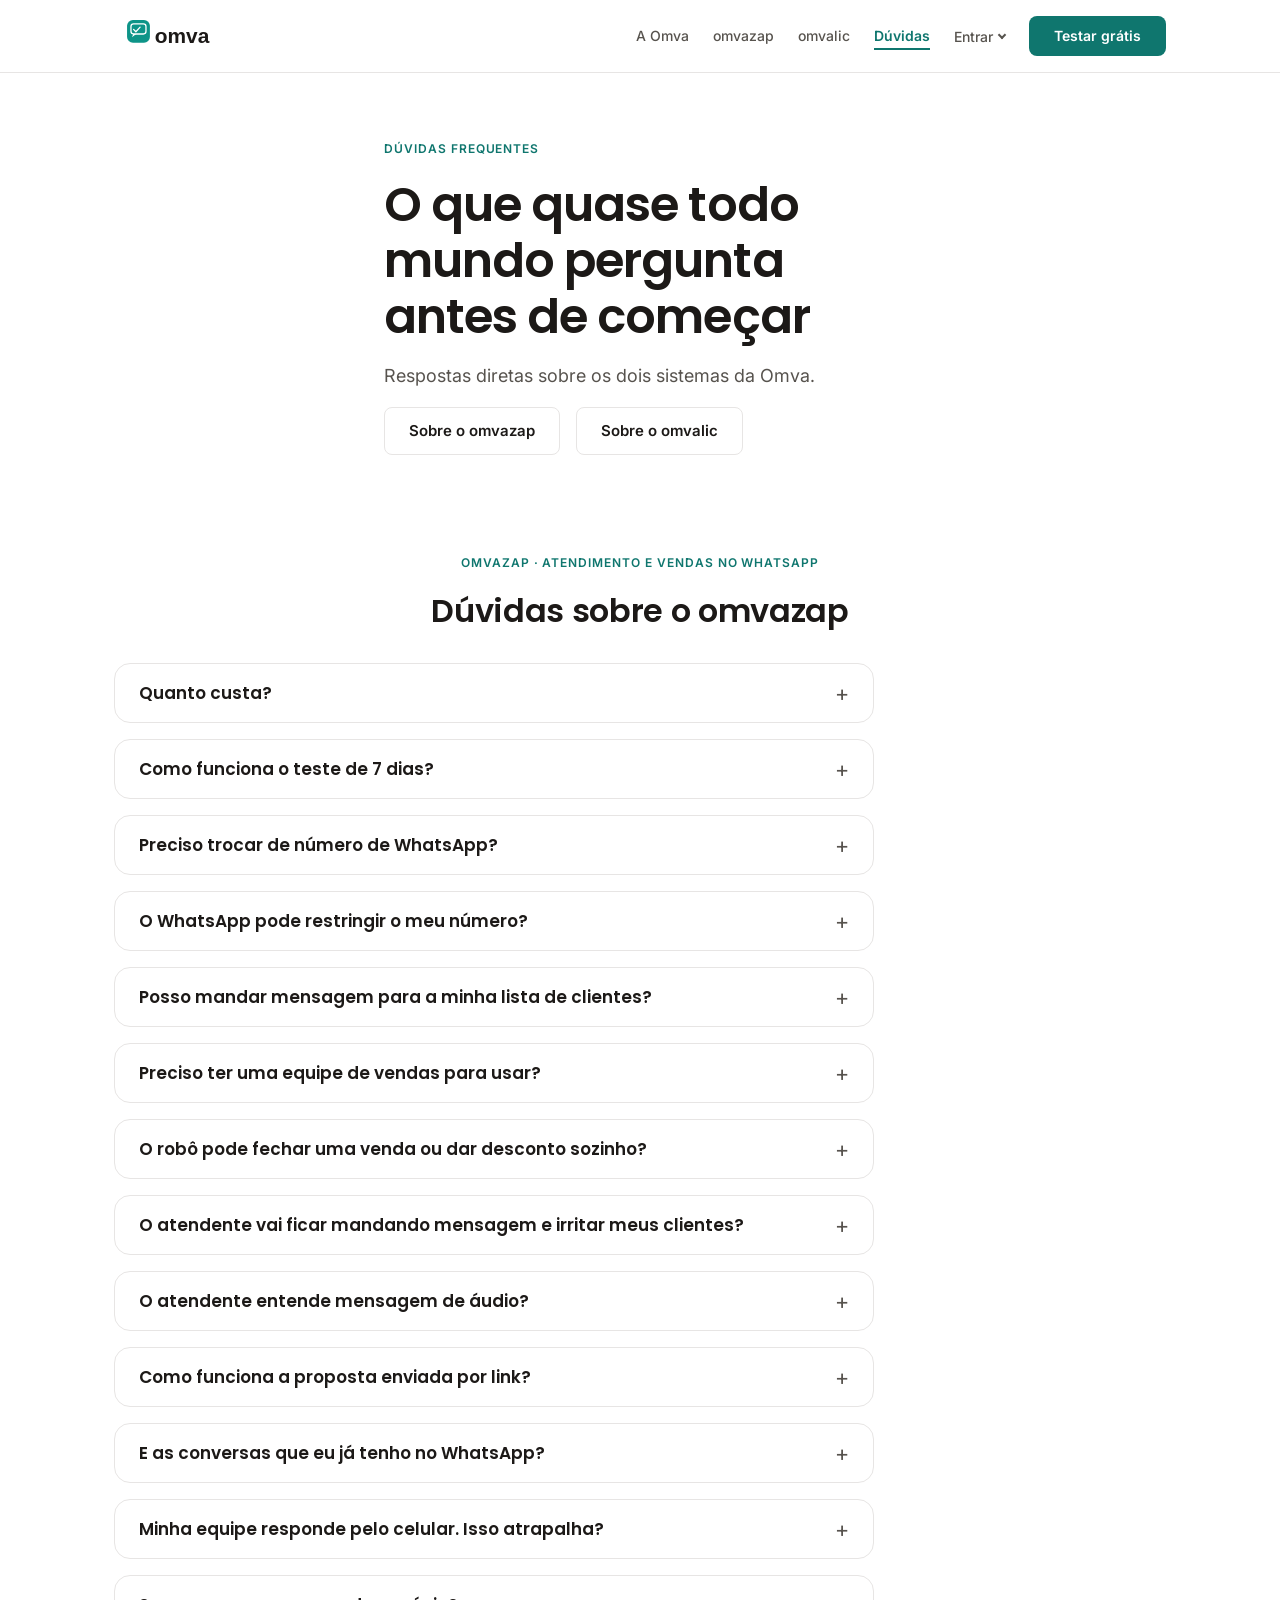
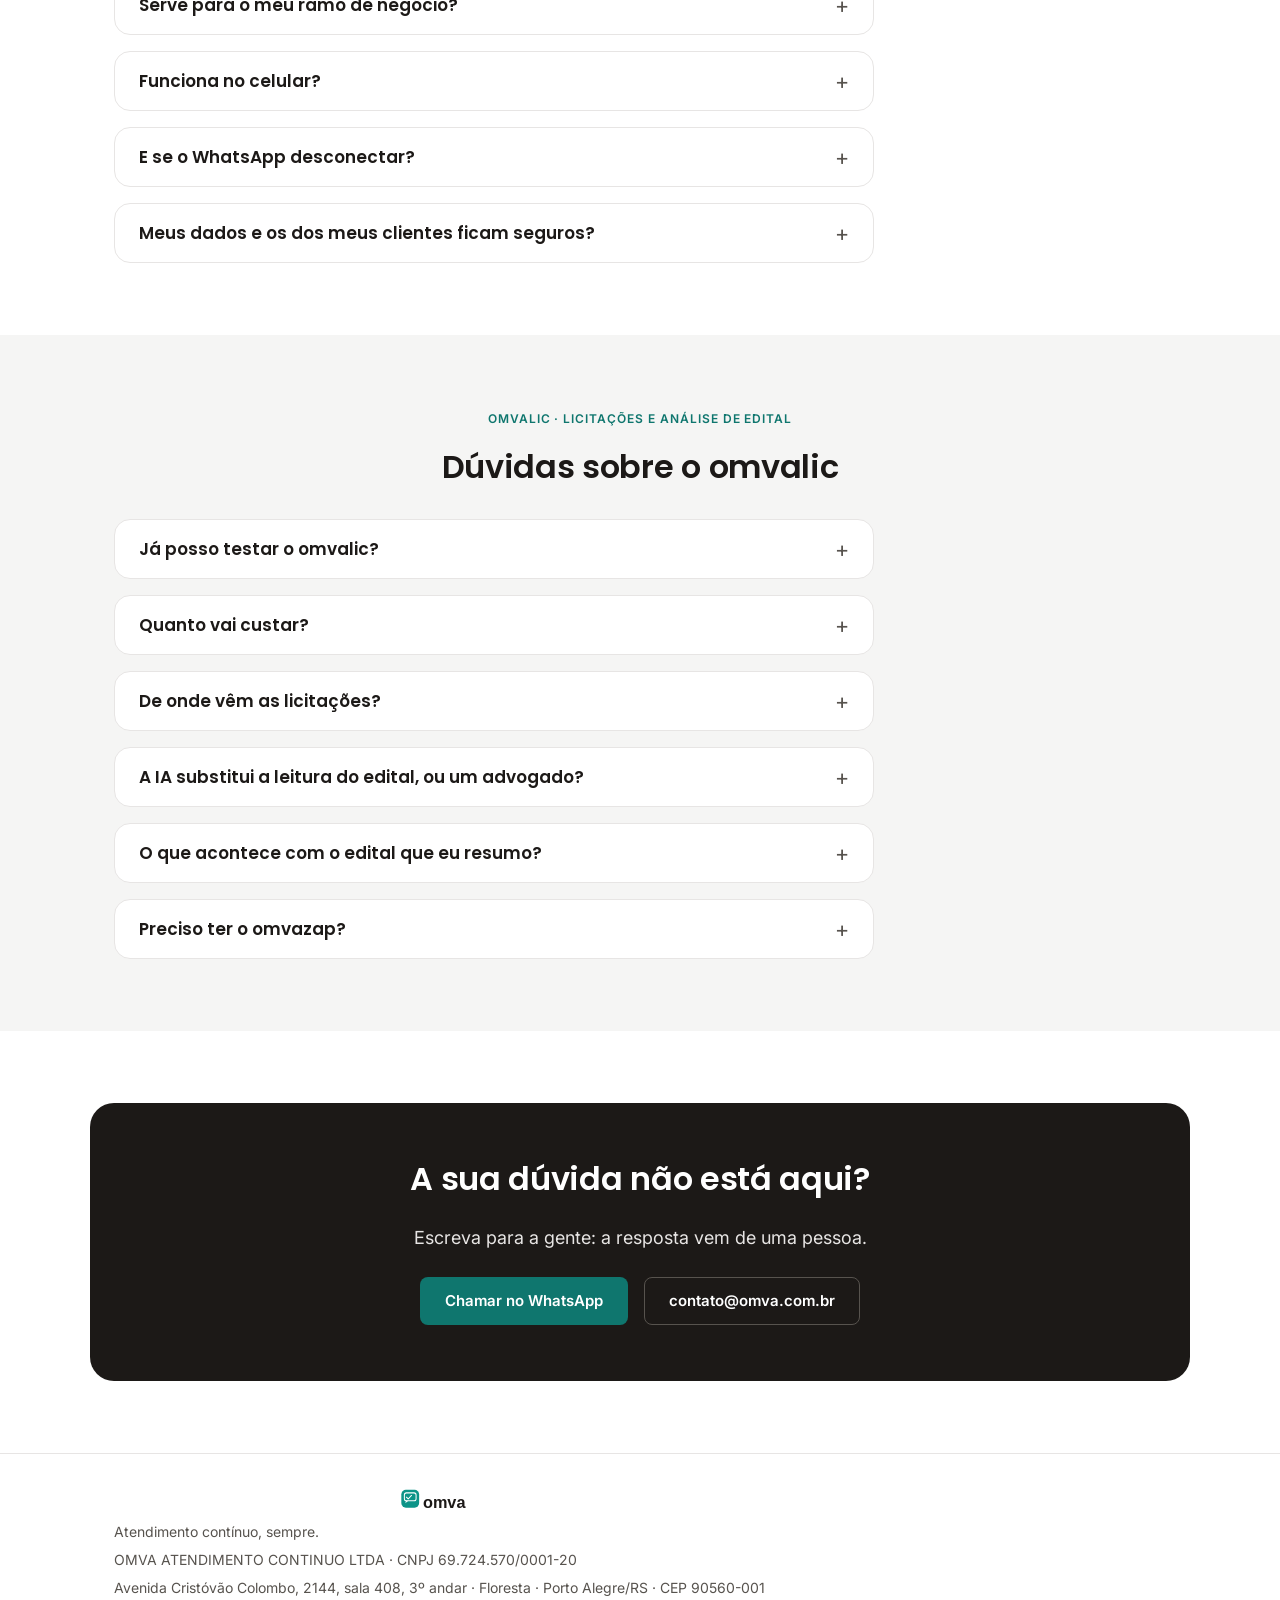
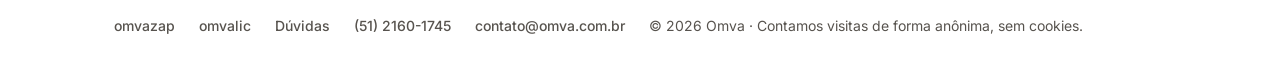
==== commit 89b49dcb: "CNPJ e razão social (OMVA ATENDIMENTO CONTINUO LTDA, 69.724.570/0001-20) no rodapé das páginas e nos" ====
--- a/duvidas/index.html
+++ b/duvidas/index.html
@@ -60,7 +60,7 @@
       "name": "O WhatsApp pode restringir o meu número?",
       "acceptedAnswer": {
         "@type": "Answer",
-        "text": "O omvazap se conecta como o WhatsApp Web, e o WhatsApp restringe números que mandam mensagem em massa para quem não esperava. No dia a dia de atendimento — responder quem te chama — o risco é baixo. Para abordar uma lista, o sistema trabalha de forma assistida, com limite por dia, e explica os riscos antes. A decisão de enviar e o cuidado com o número continuam sendo da empresa."
+        "text": "Pode. O omvazap se conecta como o WhatsApp Web, que é uma conexão não oficial, e o WhatsApp pode restringir números sem aviso. Isso acontece principalmente com mensagem em massa para quem não esperava, mas também com números muito novos, recém-trocados ou que mudam muito de aparelho. No atendimento do dia a dia, respondendo quem te chama, o risco é menor, mas existe, e ninguém consegue prometer que nunca vai acontecer. Para abordar uma lista, o sistema trabalha de forma assistida, com limite por dia, e explica os riscos antes. A decisão de enviar e o cuidado com o número continuam sendo da empresa. Por isso recomendamos usar um número com histórico e manter sempre outra forma de contato com os seus clientes."
       }
     },
     {
@@ -249,11 +249,14 @@
           <details class="faq__item">
               <summary class="faq__pergunta">O WhatsApp pode restringir o meu número?</summary>
               <p class="texto suave faq__resposta">
-                O omvazap se conecta como o WhatsApp Web, e o WhatsApp restringe números que mandam
-                mensagem em massa para quem não esperava. No dia a dia de atendimento — responder quem
-                te chama — o risco é baixo. Para abordar uma lista, o sistema trabalha de forma
-                assistida, com limite por dia, e explica os riscos antes. A decisão de enviar e o
-                cuidado com o número continuam sendo da empresa.
+                Pode. O omvazap se conecta como o WhatsApp Web, que é uma conexão não oficial, e o WhatsApp
+                pode restringir números sem aviso. Isso acontece principalmente com mensagem em massa para
+                quem não esperava, mas também com números muito novos, recém-trocados ou que mudam muito de
+                aparelho. No atendimento do dia a dia, respondendo quem te chama, o risco é menor, mas
+                existe, e ninguém consegue prometer que nunca vai acontecer. Para abordar uma lista, o
+                sistema trabalha de forma assistida, com limite por dia, e explica os riscos antes. A
+                decisão de enviar e o cuidado com o número continuam sendo da empresa. Por isso recomendamos
+                usar um número com histórico e manter sempre outra forma de contato com os seus clientes.
               </p>
             </details>
 
@@ -446,6 +449,7 @@
       <div class="pilha gap-2">
         <img class="rodape__logo" src="../assets/img/omva-logotipo.svg" alt="Omva">
         <p class="texto-apoio">Atendimento contínuo, sempre.</p>
+        <p class="texto-apoio">OMVA ATENDIMENTO CONTINUO LTDA · CNPJ 69.724.570/0001-20</p>
         <p class="texto-apoio">Avenida Cristóvão Colombo, 2144, sala 408, 3º andar · Floresta · Porto Alegre/RS · CEP 90560-001</p>
       </div>
 
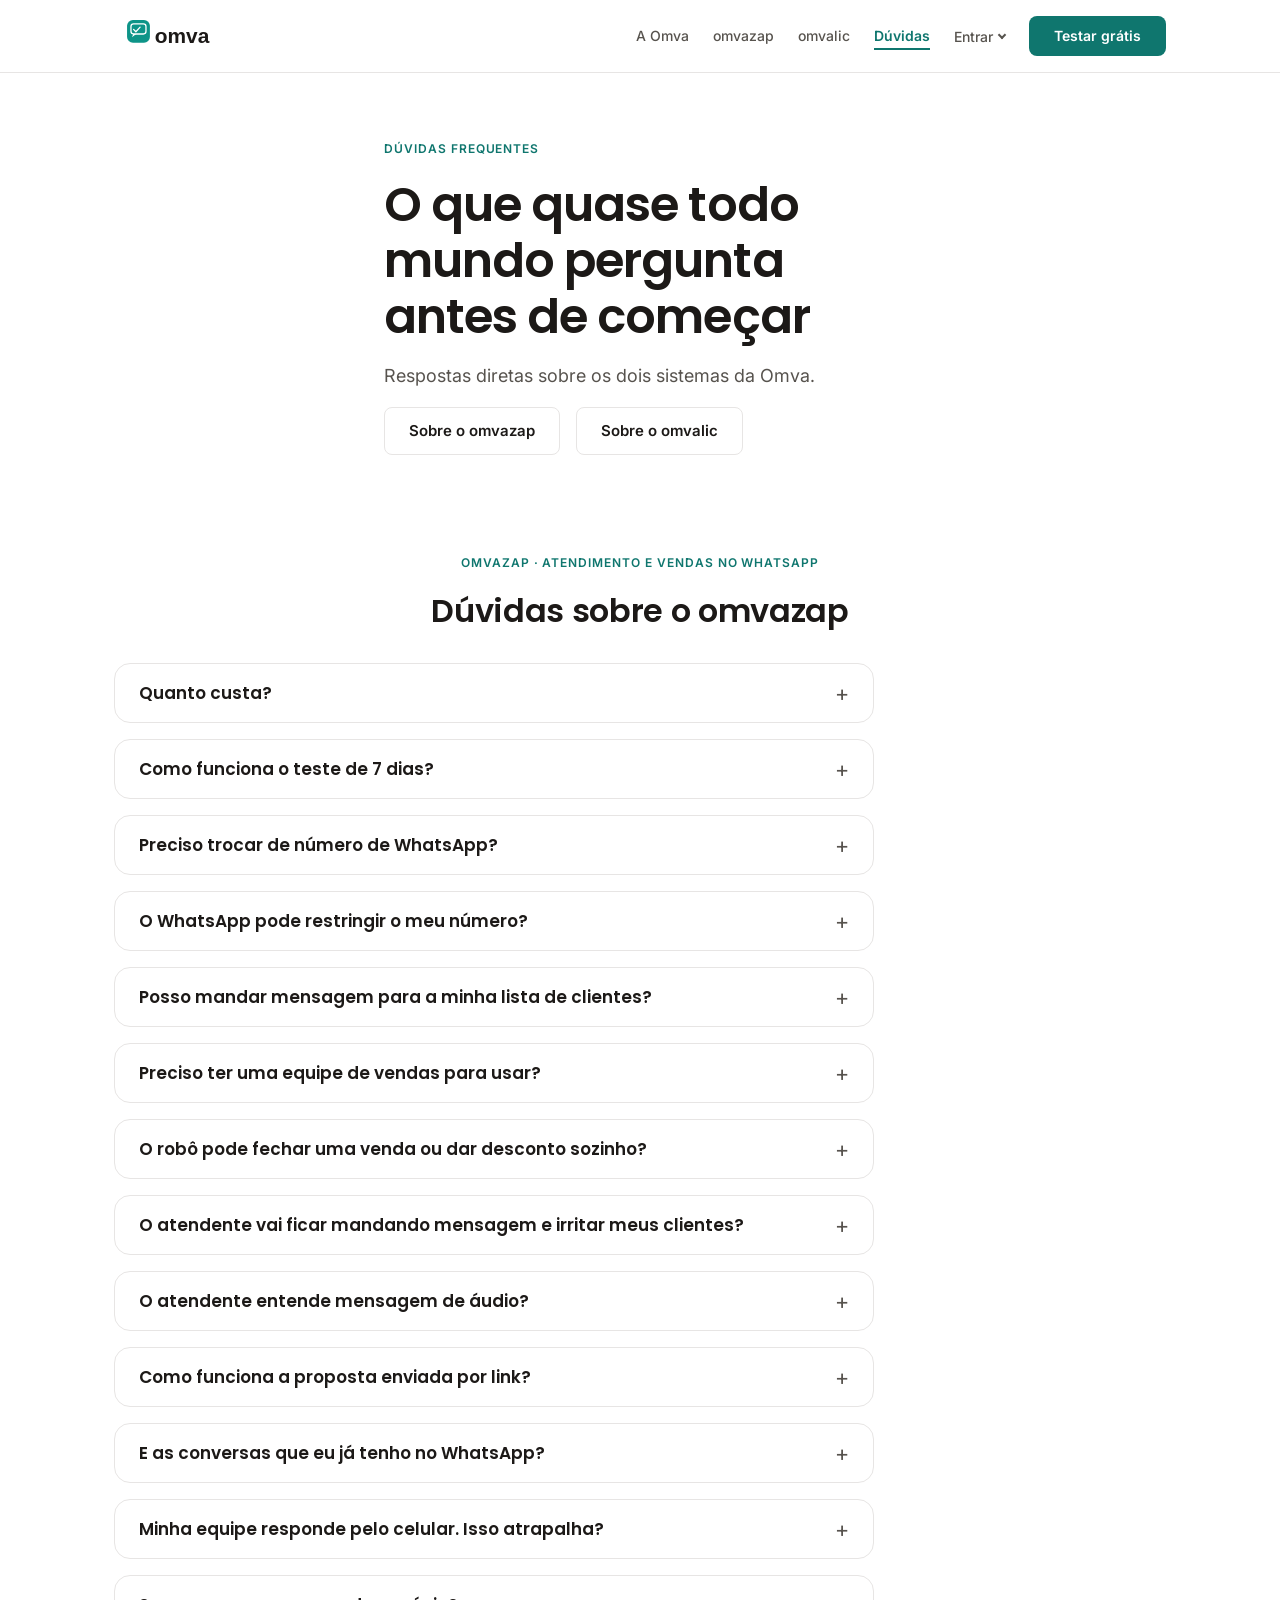
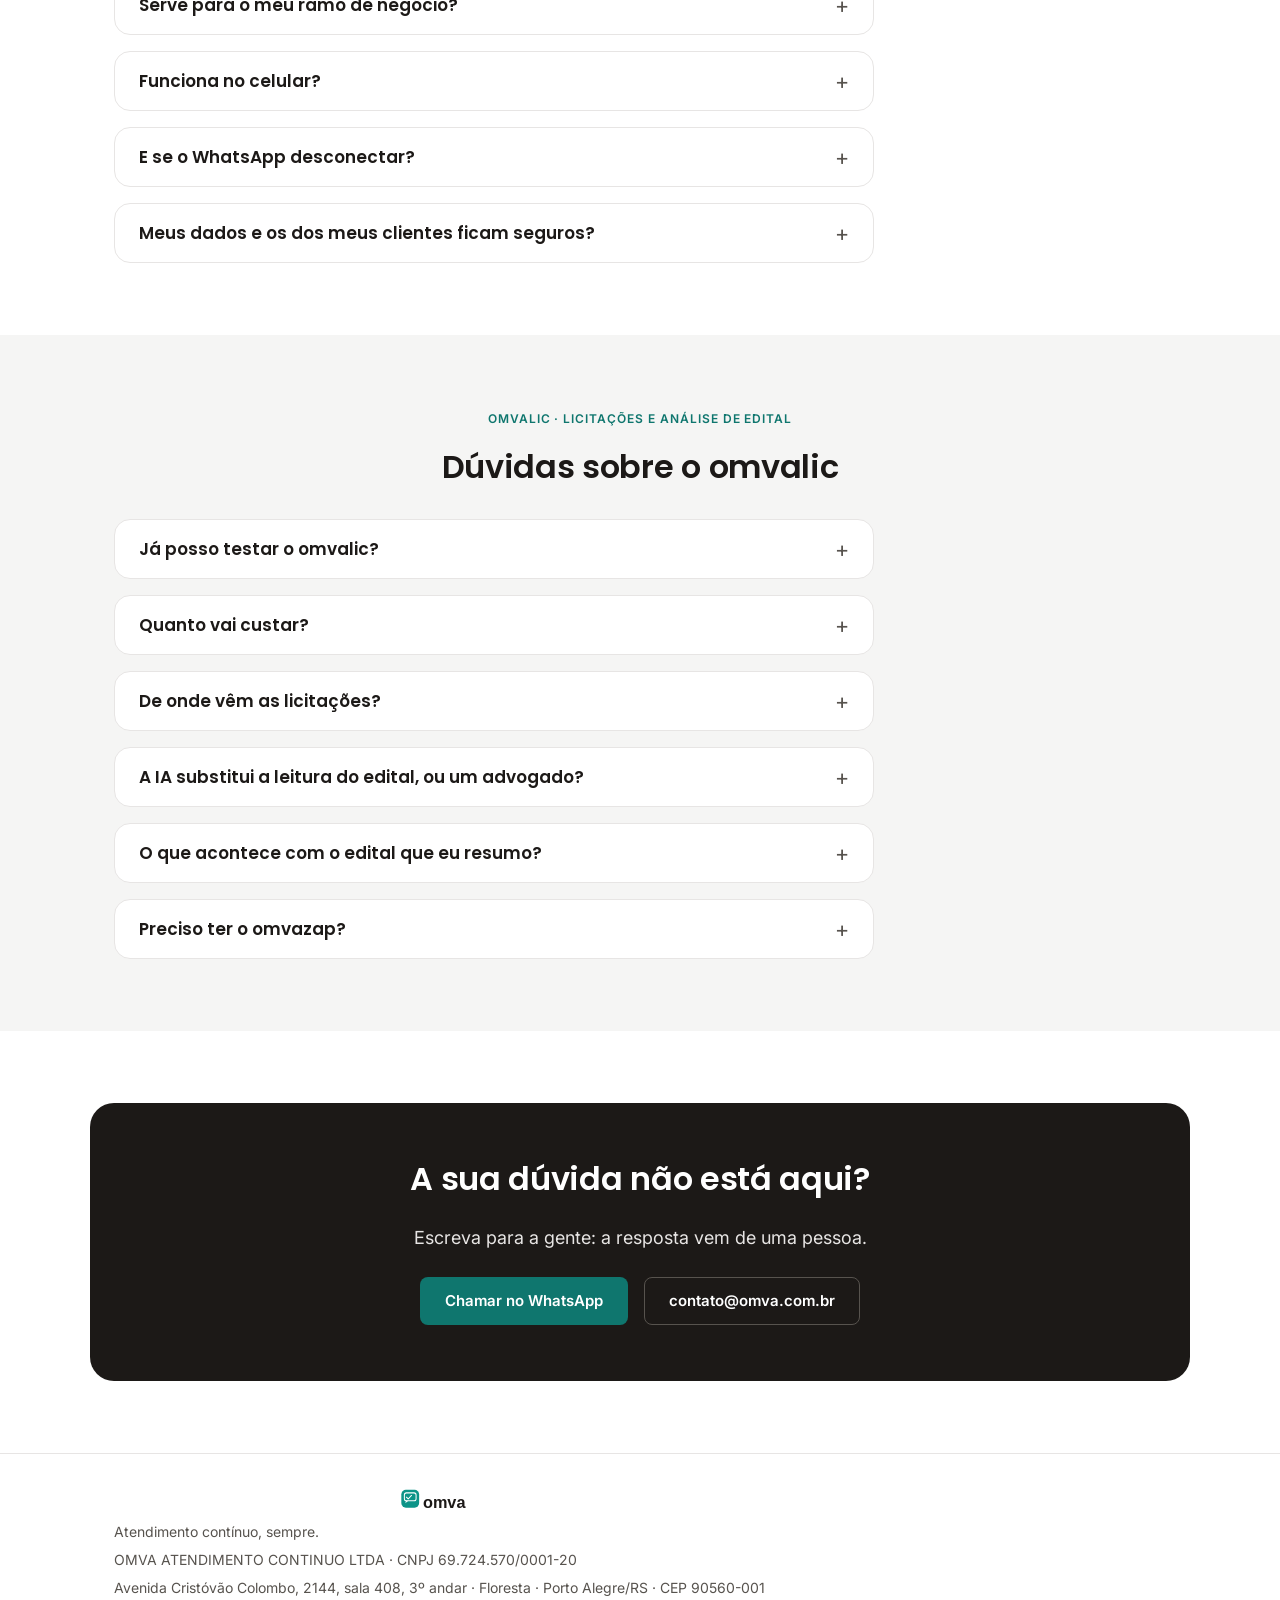
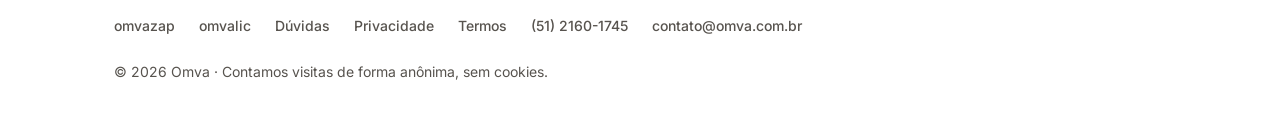
==== commit 68025e4d: "Política de Privacidade e Termos de Uso (LGPD) com links no rodapé de todas as páginas Co-Authored-B" ====
--- a/duvidas/index.html
+++ b/duvidas/index.html
@@ -457,6 +457,8 @@
         <a class="topo__link" href="/omvazap/">omvazap</a>
         <a class="topo__link" href="/omvalic/">omvalic</a>
         <a class="topo__link" href="/duvidas/">Dúvidas</a>
+        <a class="topo__link" href="/privacidade/">Privacidade</a>
+        <a class="topo__link" href="/termos/">Termos</a>
         <a class="topo__link" href="https://wa.me/555121601745" rel="noopener">(51) 2160-1745</a>
         <a class="topo__link" href="mailto:contato@omva.com.br">contato@omva.com.br</a>
         <span class="texto-apoio">© 2026 Omva · Contamos visitas de forma anônima, sem cookies.</span>
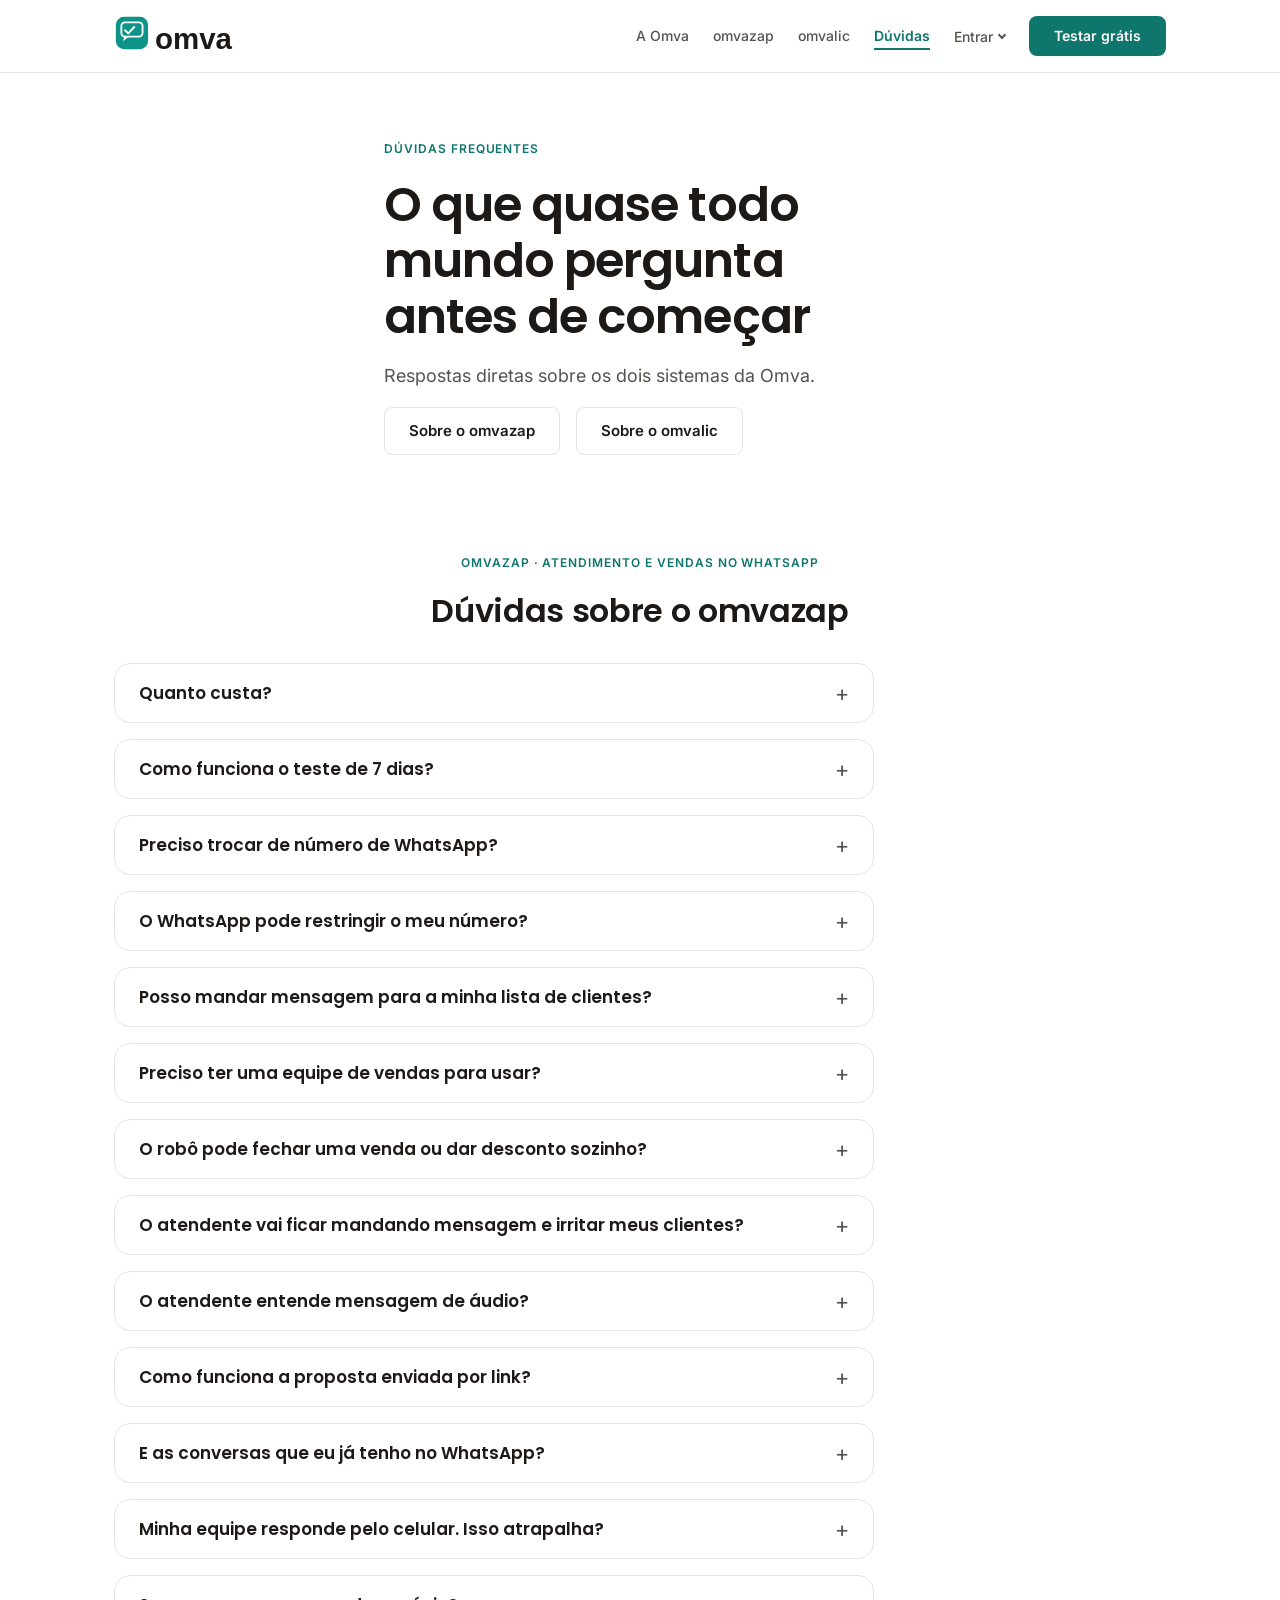
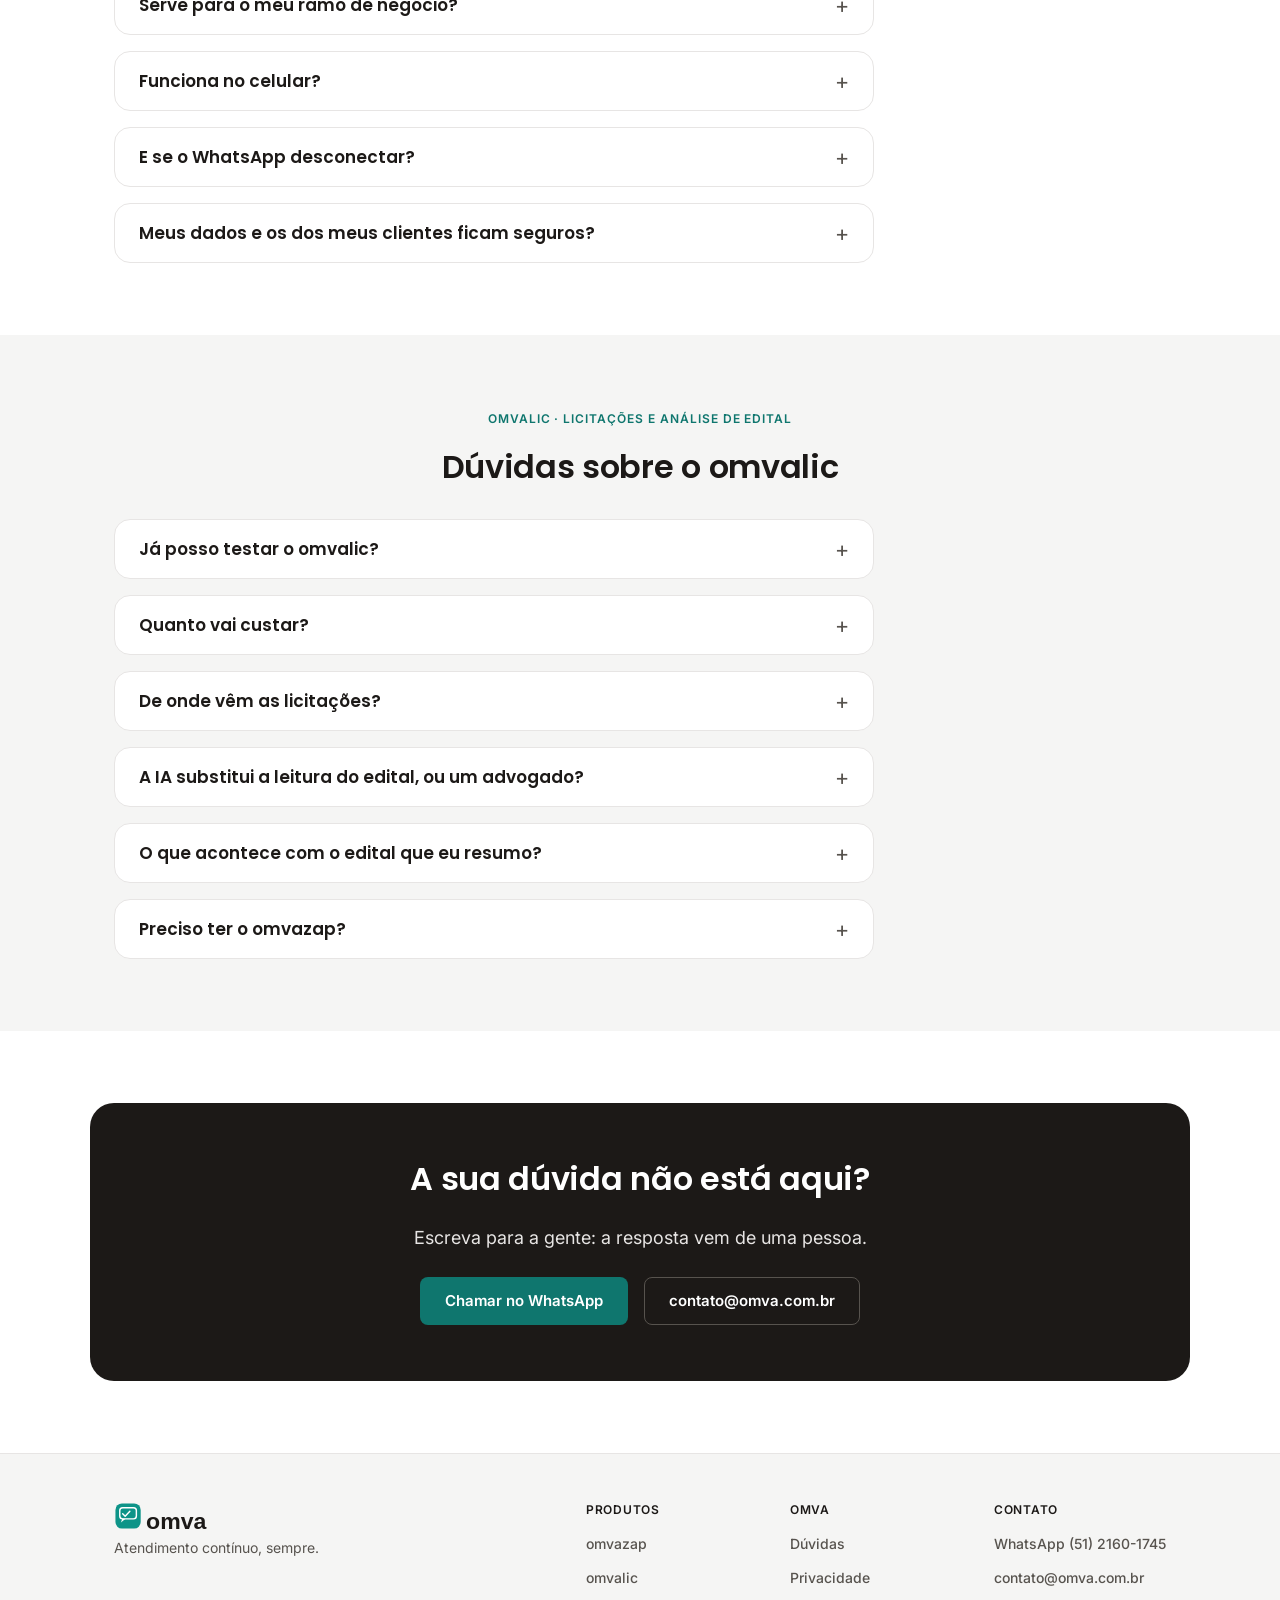
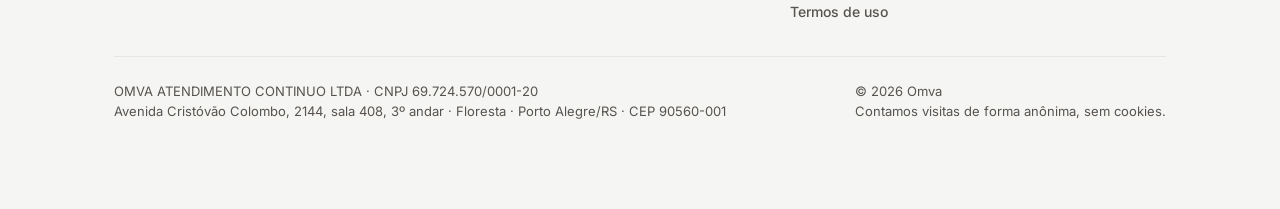
==== commit df92e11f: "Layout: rodapé em colunas (marca, Produtos, Omva, Contato) com faixa de dados da empresa; logo sem m" ====
--- a/duvidas/index.html
+++ b/duvidas/index.html
@@ -23,7 +23,7 @@
   <link rel="preconnect" href="https://fonts.googleapis.com">
   <link rel="preconnect" href="https://fonts.gstatic.com" crossorigin>
   <link href="https://fonts.googleapis.com/css2?family=Inter:wght@400;500;600&family=Poppins:wght@600&display=swap" rel="stylesheet">
-  <link rel="stylesheet" href="../assets/css/omva.css?v=20261012a">
+  <link rel="stylesheet" href="../assets/css/omva.css?v=20261023a">
   <script>document.documentElement.classList.add('js')</script>
 
   <script type="application/ld+json">
@@ -391,7 +391,7 @@
               <summary class="faq__pergunta">Quanto vai custar?</summary>
               <p class="texto suave faq__resposta">
                 O teste de 7 dias é grátis e não pede cartão de crédito. Depois, os planos são R$ 127, R$ 227 e R$ 427 por mês (ou 10 meses
-                por ano, pagando o anual), conforme o número de pessoas e de análises de edital por mês. Todas as funções vêm em todos os planos.
+                por ano, pagando o anual), conforme o número de pessoas e de análises de edital por mês. Todas as funções vêm em todos os planos. O pagamento é online, por Pix, boleto ou cartão, com renovação automática; você cancela quando quiser e mantém o acesso até o fim do período pago.
               </p>
             </details>
 
@@ -445,23 +445,36 @@
 
   <!-- ====================== Rodapé ====================== -->
   <footer class="rodape">
-    <div class="envoltorio linha centro entre quebra gap-3 empilha">
-      <div class="pilha gap-2">
-        <img class="rodape__logo" src="../assets/img/omva-logotipo.svg" alt="Omva">
-        <p class="texto-apoio">Atendimento contínuo, sempre.</p>
-        <p class="texto-apoio">OMVA ATENDIMENTO CONTINUO LTDA · CNPJ 69.724.570/0001-20</p>
-        <p class="texto-apoio">Avenida Cristóvão Colombo, 2144, sala 408, 3º andar · Floresta · Porto Alegre/RS · CEP 90560-001</p>
+    <div class="envoltorio">
+      <div class="rodape__topo">
+        <div class="rodape__marca">
+          <img class="rodape__logo" src="../assets/img/omva-logotipo.svg" alt="Omva">
+          <p class="texto-apoio">Atendimento contínuo, sempre.</p>
+        </div>
+
+        <nav class="rodape__colunas" aria-label="Rodapé">
+          <div class="rodape__coluna">
+            <span class="rodape__titulo">Produtos</span>
+            <a class="topo__link" href="/omvazap/">omvazap</a>
+            <a class="topo__link" href="/omvalic/">omvalic</a>
+          </div>
+          <div class="rodape__coluna">
+            <span class="rodape__titulo">Omva</span>
+            <a class="topo__link" href="/duvidas/">Dúvidas</a>
+            <a class="topo__link" href="/privacidade/">Privacidade</a>
+            <a class="topo__link" href="/termos/">Termos de uso</a>
+          </div>
+          <div class="rodape__coluna">
+            <span class="rodape__titulo">Contato</span>
+            <a class="topo__link" href="https://wa.me/555121601745" rel="noopener">WhatsApp (51) 2160-1745</a>
+            <a class="topo__link" href="mailto:contato@omva.com.br">contato@omva.com.br</a>
+          </div>
+        </nav>
       </div>
 
-      <div class="linha gap-4 quebra centro">
-        <a class="topo__link" href="/omvazap/">omvazap</a>
-        <a class="topo__link" href="/omvalic/">omvalic</a>
-        <a class="topo__link" href="/duvidas/">Dúvidas</a>
-        <a class="topo__link" href="/privacidade/">Privacidade</a>
-        <a class="topo__link" href="/termos/">Termos</a>
-        <a class="topo__link" href="https://wa.me/555121601745" rel="noopener">(51) 2160-1745</a>
-        <a class="topo__link" href="mailto:contato@omva.com.br">contato@omva.com.br</a>
-        <span class="texto-apoio">© 2026 Omva · Contamos visitas de forma anônima, sem cookies.</span>
+      <div class="rodape__base">
+        <p class="texto-apoio">OMVA ATENDIMENTO CONTINUO LTDA · CNPJ 69.724.570/0001-20<br>Avenida Cristóvão Colombo, 2144, sala 408, 3º andar · Floresta · Porto Alegre/RS · CEP 90560-001</p>
+        <p class="texto-apoio">© 2026 Omva<br>Contamos visitas de forma anônima, sem cookies.</p>
       </div>
     </div>
   </footer>
--- a/assets/css/omva.css
+++ b/assets/css/omva.css
@@ -426,9 +426,62 @@
 
 .rodape {
   border-top: 1px solid var(--border);
-  padding-block: var(--space-5);
+  background-color: var(--surface-alt);
+  /* Folga embaixo: o botão flutuante do WhatsApp fica fixo no canto e cobriria o último texto. */
+  padding-block: 48px 88px;
+}
+
+/* Em cima: a marca à esquerda e as colunas de links à direita. Embaixo, numa faixa à parte: os dados da empresa. */
+.rodape__topo {
+  display: flex;
+  flex-wrap: wrap;
+  justify-content: space-between;
+  align-items: flex-start;
+  gap: var(--space-5) 64px;
+}
+
+.rodape__marca {
+  display: flex;
+  flex-direction: column;
+  align-items: flex-start; /* sem isto o logo se estica até a largura da coluna e o desenho fica solto no meio */
+  gap: var(--space-2);
 }
 .rodape__logo { height: 28px; width: auto; }
+
+.rodape__colunas {
+  display: flex;
+  flex-wrap: wrap;
+  gap: var(--space-5) 64px;
+}
+
+.rodape__coluna {
+  display: flex;
+  flex-direction: column;
+  align-items: flex-start;
+  gap: 10px;
+  min-width: 140px;
+}
+
+.rodape__titulo {
+  font-size: 12px;
+  line-height: 16px;
+  font-weight: 600;
+  letter-spacing: 0.06em;
+  text-transform: uppercase;
+  color: var(--ink);
+  margin-bottom: var(--space-1);
+}
+
+.rodape__base {
+  display: flex;
+  flex-wrap: wrap;
+  justify-content: space-between;
+  gap: var(--space-2) var(--space-5);
+  margin-top: var(--space-5);
+  padding-top: var(--space-4);
+  border-top: 1px solid var(--border);
+}
+.rodape__base .texto-apoio { font-size: 13px; line-height: 20px; }
 
 /* ==========================================================================
    Telas pequenas
@@ -988,6 +1041,9 @@
 @media (max-width: 1000px) {
   .cards > .card,
   .passo { flex-basis: calc((100% - var(--space-4)) / 2); min-width: 0; }
+  /* Sem crescer: o card que sobra sozinho na última linha não vira uma faixa de largura total; fica do mesmo tamanho dos outros, centralizado. */
+  .cards > .card { flex-grow: 0; }
+  .cards { justify-content: center; }
 }
 @media (max-width: 620px) {
   .cards > .card,
@@ -1200,3 +1256,19 @@
 @media (max-width: 820px) {
   .com-cta-fixo .whats-flutuante { bottom: 96px; }
 }
+
+/* Hero da página da Omva: sem imagem ao lado, o texto fica centralizado, como os títulos das seções que vêm depois. */
+.hero--centrado .hero__texto {
+  max-width: 760px;
+  margin-inline: auto;
+  align-items: center;
+  text-align: center;
+}
+.hero--centrado .hero__texto .linha { justify-content: center; }
+
+/* Celular: duas colunas de links lado a lado (em vez de uma pilha de nove linhas) e menos espaço entre os blocos. */
+@media (max-width: 820px) {
+  .rodape { padding-block: 40px 88px; }
+  .rodape__topo, .rodape__colunas { gap: var(--space-4) var(--space-5); }
+  .rodape__coluna { min-width: 130px; }
+}
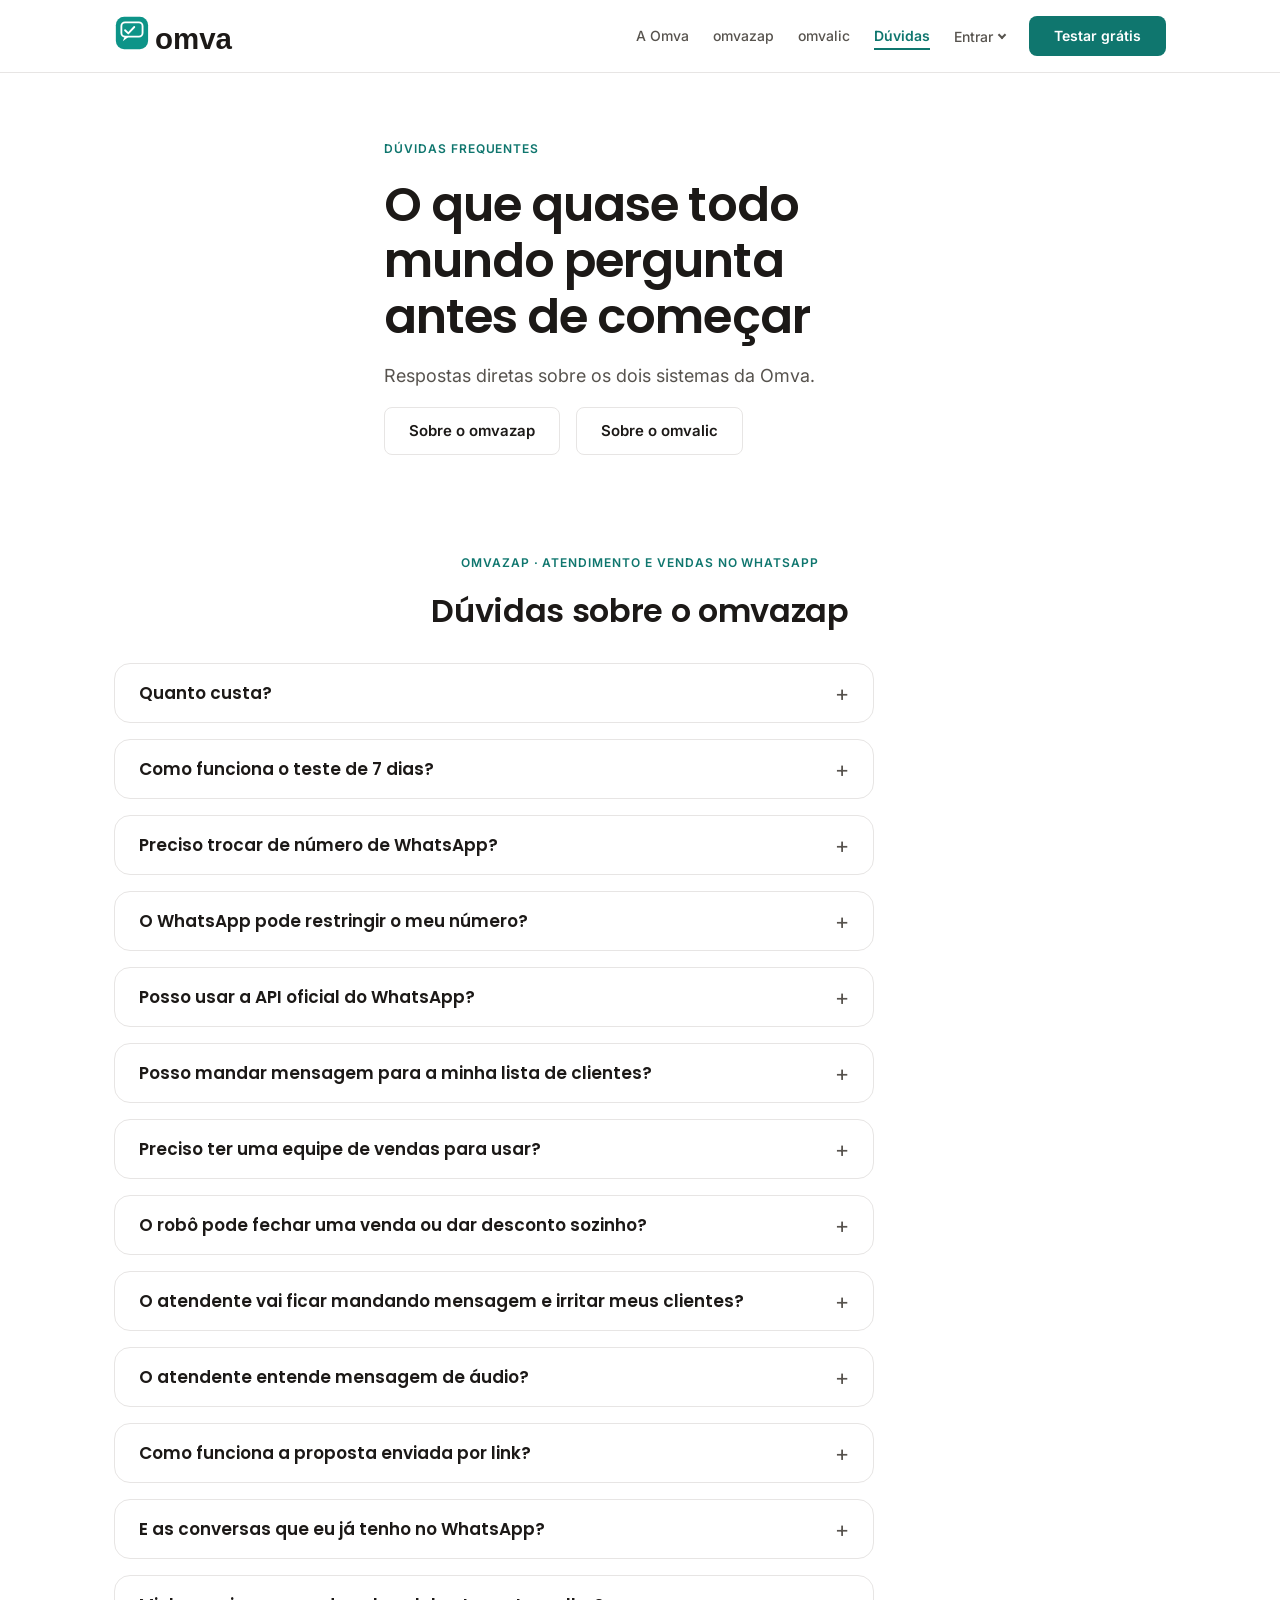
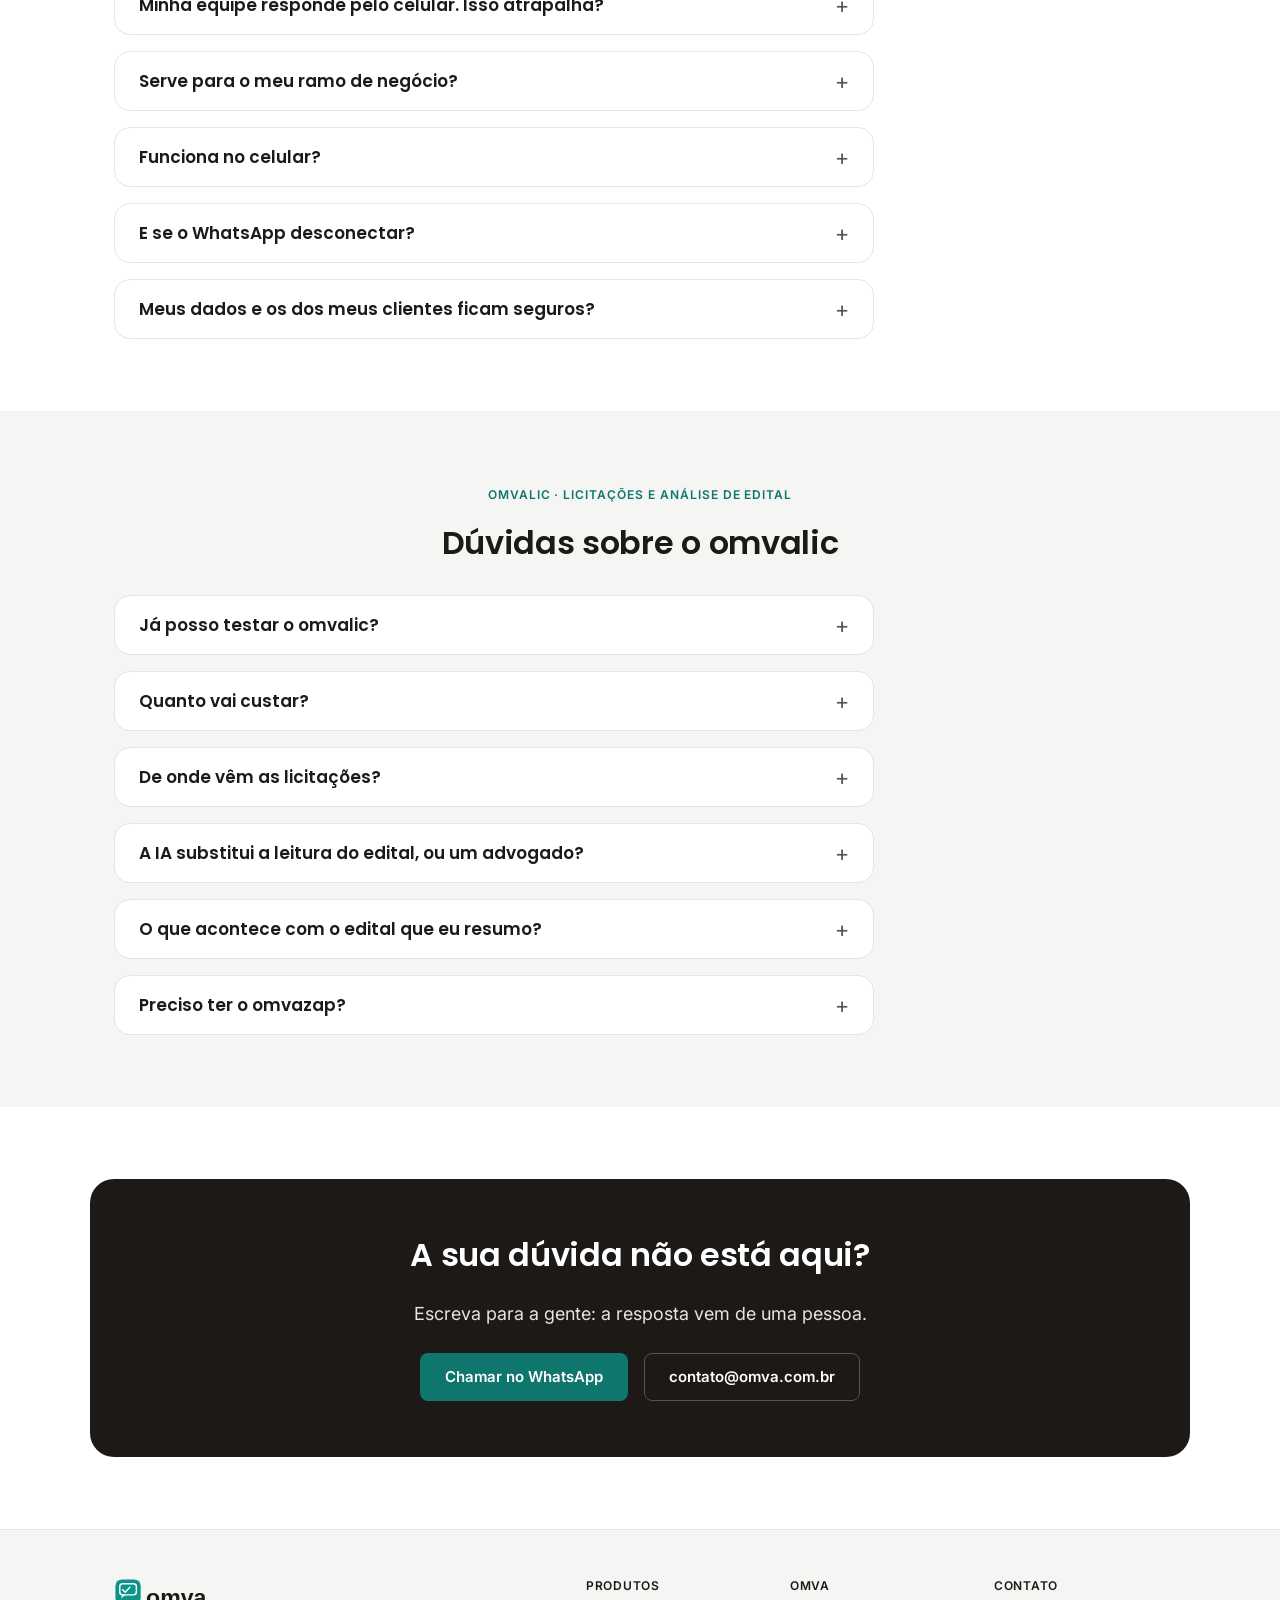
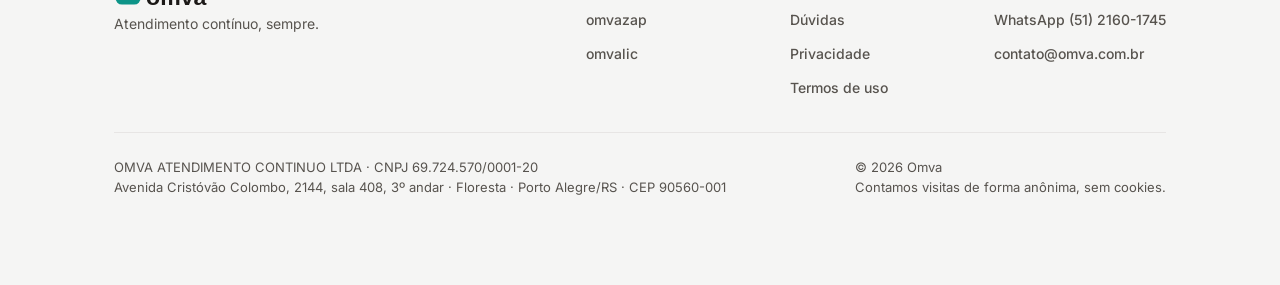
==== commit a7bc70df: "omvazap: informa a conexão pela API oficial da Meta (card de transparência, passo 2 e nova pergunta " ====
--- a/duvidas/index.html
+++ b/duvidas/index.html
@@ -60,7 +60,15 @@
       "name": "O WhatsApp pode restringir o meu número?",
       "acceptedAnswer": {
         "@type": "Answer",
-        "text": "Pode. O omvazap se conecta como o WhatsApp Web, que é uma conexão não oficial, e o WhatsApp pode restringir números sem aviso. Isso acontece principalmente com mensagem em massa para quem não esperava, mas também com números muito novos, recém-trocados ou que mudam muito de aparelho. No atendimento do dia a dia, respondendo quem te chama, o risco é menor, mas existe, e ninguém consegue prometer que nunca vai acontecer. Para abordar uma lista, o sistema trabalha de forma assistida, com limite por dia, e explica os riscos antes. A decisão de enviar e o cuidado com o número continuam sendo da empresa. Por isso recomendamos usar um número com histórico e manter sempre outra forma de contato com os seus clientes."
+        "text": "Pode. O omvazap se conecta como o WhatsApp Web, que é uma conexão não oficial, e o WhatsApp pode restringir números sem aviso. Isso acontece principalmente com mensagem em massa para quem não esperava, mas também com números muito novos, recém-trocados ou que mudam muito de aparelho. No atendimento do dia a dia, respondendo quem te chama, o risco é menor, mas existe, e ninguém consegue prometer que nunca vai acontecer. Para abordar uma lista, o sistema trabalha de forma assistida, com limite por dia, e explica os riscos antes. A decisão de enviar e o cuidado com o número continuam sendo da empresa. Por isso recomendamos usar um número com histórico e manter sempre outra forma de contato com os seus clientes. Se esse risco pesa na sua decisão, existe a conexão pela API oficial da Meta, explicada na próxima pergunta."
+      }
+    },
+    {
+      "@type": "Question",
+      "name": "Posso usar a API oficial do WhatsApp?",
+      "acceptedAnswer": {
+        "@type": "Answer",
+        "text": "Pode. Além do QR Code, o omvazap atende pela API oficial do WhatsApp (WhatsApp Business Platform, da Meta), a forma que o próprio WhatsApp oferece para empresas. Ela não é uma conexão não oficial, então não tem esse risco de restrição, mas também não elimina todos: a Meta pode limitar contas que recebem muitas reclamações. Antes de pedir, saiba que a ativação é feita pela Omva, sob pedido, na tela Conexão do painel; que o número passa a funcionar só pelo omvazap, e deixa de funcionar no aplicativo do WhatsApp no celular; e que a Meta pode cobrar por mensagens que a empresa inicia fora da janela de 24 horas depois da última mensagem do cliente. Esse custo é da Meta e informamos antes de ativar. Se mudar de ideia, você volta para o QR Code quando quiser."
       }
     },
     {
@@ -257,6 +265,23 @@
                 sistema trabalha de forma assistida, com limite por dia, e explica os riscos antes. A
                 decisão de enviar e o cuidado com o número continuam sendo da empresa. Por isso recomendamos
                 usar um número com histórico e manter sempre outra forma de contato com os seus clientes.
+                Se esse risco pesa na sua decisão, existe a conexão pela API oficial da Meta, explicada
+                na próxima pergunta.
+              </p>
+            </details>
+
+          <details class="faq__item">
+              <summary class="faq__pergunta">Posso usar a API oficial do WhatsApp?</summary>
+              <p class="texto suave faq__resposta">
+                Pode. Além do QR Code, o omvazap atende pela API oficial do WhatsApp (WhatsApp Business
+                Platform, da Meta), a forma que o próprio WhatsApp oferece para empresas. Ela não é uma
+                conexão não oficial, então não tem esse risco de restrição, mas também não elimina todos:
+                a Meta pode limitar contas que recebem muitas reclamações. Antes de pedir, saiba que a
+                ativação é feita pela Omva, sob pedido, na tela Conexão do painel; que o número passa a
+                funcionar só pelo omvazap, e deixa de funcionar no aplicativo do WhatsApp no celular; e que
+                a Meta pode cobrar por mensagens que a empresa inicia fora da janela de 24 horas depois da
+                última mensagem do cliente. Esse custo é da Meta e informamos antes de ativar. Se mudar de
+                ideia, você volta para o QR Code quando quiser.
               </p>
             </details>
 
